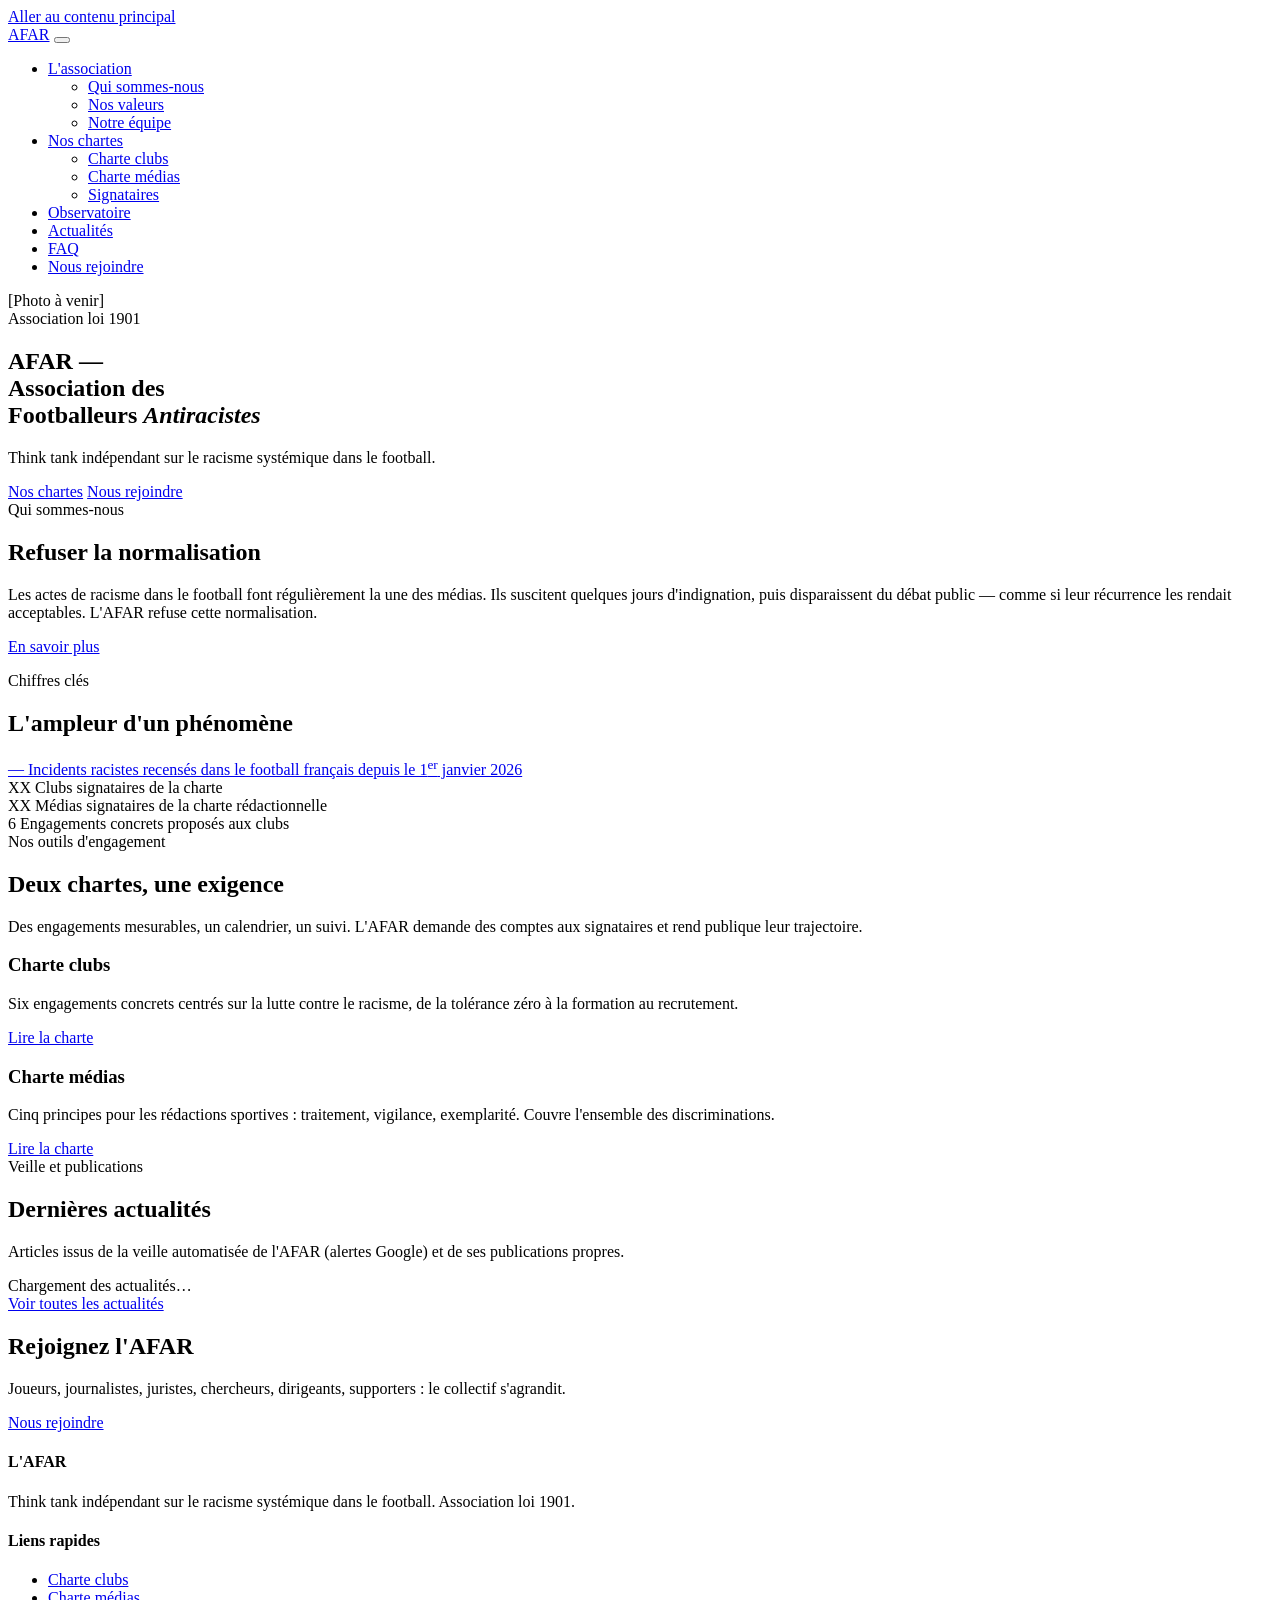
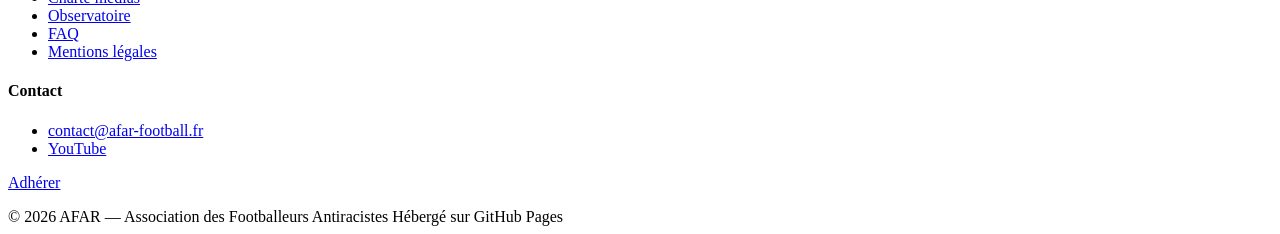
==== index.html @ 4f421d76 "Add files via upload" ====
<!DOCTYPE html>
<html lang="fr">
<head>
  <meta charset="UTF-8">
  <meta name="viewport" content="width=device-width, initial-scale=1.0">
  <title>AFAR — Association des Footballeurs Antiracistes</title>
  <meta name="description" content="Think tank indépendant sur le racisme systémique dans le football. L'AFAR documente, interpelle et propose des outils d'engagement pour les clubs et les médias.">

  <!-- Open Graph -->
  <meta property="og:title" content="AFAR — Association des Footballeurs Antiracistes">
  <meta property="og:description" content="Think tank indépendant sur le racisme systémique dans le football.">
  <meta property="og:type" content="website">
  <meta property="og:locale" content="fr_FR">

  <!-- Google Fonts -->
  <link rel="preconnect" href="https://fonts.googleapis.com">
  <link rel="preconnect" href="https://fonts.gstatic.com" crossorigin>
  <link href="https://fonts.googleapis.com/css2?family=Barlow+Condensed:wght@600;700;800;900&family=Source+Serif+4:ital,wght@0,300;0,400;0,600;1,300;1,400&display=swap" rel="stylesheet">

  <link rel="stylesheet" href="css/style.css">
  <link rel="stylesheet" href="css/responsive.css">
</head>
<body>
<a class="sr-skip" href="#main">Aller au contenu principal</a>

<header class="site-header">
  <div class="site-header__inner">
    <a href="index.html" class="site-logo" aria-label="AFAR — retour à l'accueil">AFAR</a>
    <button class="burger" aria-label="Ouvrir le menu" aria-expanded="false" aria-controls="main-nav">
      <span></span><span></span><span></span>
    </button>
    <nav class="main-nav" id="main-nav" aria-label="Navigation principale">
      <ul>
        <li class="has-submenu">
          <a href="qui-sommes-nous.html">L'association</a>
          <ul class="submenu">
            <li><a href="qui-sommes-nous.html">Qui sommes-nous</a></li>
            <li><a href="nos-valeurs.html">Nos valeurs</a></li>
            <li><a href="notre-equipe.html">Notre équipe</a></li>
          </ul>
        </li>
        <li class="has-submenu">
          <a href="charte-clubs.html">Nos chartes</a>
          <ul class="submenu">
            <li><a href="charte-clubs.html">Charte clubs</a></li>
            <li><a href="charte-medias.html">Charte médias</a></li>
            <li><a href="signataires.html">Signataires</a></li>
          </ul>
        </li>
        <li><a href="observatoire.html">Observatoire</a></li>
        <li><a href="actualites.html">Actualités</a></li>
        <li><a href="faq.html">FAQ</a></li>
        <li><a href="contact.html" class="btn-nav-cta">Nous rejoindre</a></li>
      </ul>
    </nav>
  </div>
</header>

<main id="main">

  <!-- HERO -->
  <section class="hero" aria-label="Introduction">
    <div class="hero-img-placeholder" aria-hidden="true">[Photo à venir]</div>
    <div class="container">
      <span class="hero-label">Association loi 1901</span>
      <h1>AFAR —<br>Association des<br>Footballeurs <em>Antiracistes</em></h1>
      <p class="hero-subtitle">Think tank indépendant sur le racisme systémique dans le football.</p>
      <div class="hero-actions">
        <a href="charte-clubs.html" class="btn btn--accent">Nos chartes</a>
        <a href="contact.html" class="btn btn--outline">Nous rejoindre</a>
      </div>
    </div>
  </section>

  <!-- QUI SOMMES-NOUS (résumé) -->
  <section class="section">
    <div class="container">
      <div class="section__header fade-in">
        <span class="eyebrow">Qui sommes-nous</span>
        <h2>Refuser la normalisation</h2>
      </div>
      <div class="prose fade-in">
        <p>Les actes de racisme dans le football font régulièrement la une des médias. Ils suscitent quelques jours d'indignation, puis disparaissent du débat public — comme si leur récurrence les rendait acceptables. L'AFAR refuse cette normalisation.</p>
        <p><a href="qui-sommes-nous.html" class="btn btn--outline btn--sm">En savoir plus</a></p>
      </div>
    </div>
  </section>

  <!-- CHIFFRES CLÉS -->
  <section class="section" style="padding-top: 0;">
    <div class="container">
      <div class="section__header fade-in">
        <span class="eyebrow">Chiffres clés</span>
        <h2>L'ampleur d'un phénomène</h2>
      </div>
      <div class="stats fade-in">
        <a class="stat" href="actualites.html#veille-mediatique">
          <span class="stat__number" data-compteur>—</span>
          <span class="stat__label">Incidents racistes recensés dans le football français depuis le 1<sup>er</sup> janvier 2026</span>
        </a>
        <div class="stat">
          <span class="stat__number">XX</span>
          <span class="stat__label">Clubs signataires de la charte</span>
        </div>
        <div class="stat">
          <span class="stat__number">XX</span>
          <span class="stat__label">Médias signataires de la charte rédactionnelle</span>
        </div>
        <div class="stat">
          <span class="stat__number">6</span>
          <span class="stat__label">Engagements concrets proposés aux clubs</span>
        </div>
      </div>
    </div>
  </section>

  <!-- NOS CHARTES -->
  <section class="section" style="background: var(--color-bg-alt);">
    <div class="container">
      <div class="section__header fade-in">
        <span class="eyebrow">Nos outils d'engagement</span>
        <h2>Deux chartes, une exigence</h2>
        <p>Des engagements mesurables, un calendrier, un suivi. L'AFAR demande des comptes aux signataires et rend publique leur trajectoire.</p>
      </div>
      <div class="charte-duo fade-in">
        <article class="charte-block">
          <h3>Charte clubs</h3>
          <p>Six engagements concrets centrés sur la lutte contre le racisme, de la tolérance zéro à la formation au recrutement.</p>
          <a href="charte-clubs.html" class="btn btn--accent">Lire la charte</a>
        </article>
        <article class="charte-block">
          <h3>Charte médias</h3>
          <p>Cinq principes pour les rédactions sportives : traitement, vigilance, exemplarité. Couvre l'ensemble des discriminations.</p>
          <a href="charte-medias.html" class="btn btn--accent">Lire la charte</a>
        </article>
      </div>
    </div>
  </section>

  <!-- DERNIÈRES ACTUALITÉS -->
  <section class="section">
    <div class="container">
      <div class="section__header fade-in">
        <span class="eyebrow">Veille et publications</span>
        <h2>Dernières actualités</h2>
        <p>Articles issus de la veille automatisée de l'AFAR (alertes Google) et de ses publications propres.</p>
      </div>
      <div class="cards fade-in" id="home-feed">
        <div class="feed-state">Chargement des actualités…</div>
      </div>
      <p style="margin-top: var(--space-3);"><a href="actualites.html" class="btn btn--outline btn--sm">Voir toutes les actualités</a></p>
    </div>
  </section>

</main>

<!-- BANNIÈRE CTA -->
<section class="cta-banner">
  <div class="container">
    <h2>Rejoignez l'AFAR</h2>
    <p>Joueurs, journalistes, juristes, chercheurs, dirigeants, supporters : le collectif s'agrandit.</p>
    <a href="contact.html" class="btn">Nous rejoindre</a>
  </div>
</section>

<!-- FOOTER -->
<footer class="site-footer">
  <div class="container">
    <div class="footer-grid">
      <div>
        <h4>L'AFAR</h4>
        <p>Think tank indépendant sur le racisme systémique dans le football. Association loi 1901.</p>
      </div>
      <div>
        <h4>Liens rapides</h4>
        <ul>
          <li><a href="charte-clubs.html">Charte clubs</a></li>
          <li><a href="charte-medias.html">Charte médias</a></li>
          <li><a href="observatoire.html">Observatoire</a></li>
          <li><a href="faq.html">FAQ</a></li>
          <li><a href="mentions-legales.html">Mentions légales</a></li>
        </ul>
      </div>
      <div>
        <h4>Contact</h4>
        <ul>
          <li><a href="mailto:contact@afar-football.fr">contact@afar-football.fr</a></li>
          <li><a href="https://youtube.com/@AFAR-Football" target="_blank" rel="noopener">YouTube</a></li>
        </ul>
        <p style="margin-top: 1rem;"><a href="contact.html" class="btn btn--sm btn--accent">Adhérer</a></p>
      </div>
    </div>
    <div class="footer-bottom">
      <span>© 2026 AFAR — Association des Footballeurs Antiracistes</span>
      <span>Hébergé sur GitHub Pages</span>
    </div>
  </div>
</footer>

<script src="js/main.js"></script>
</body>
</html>
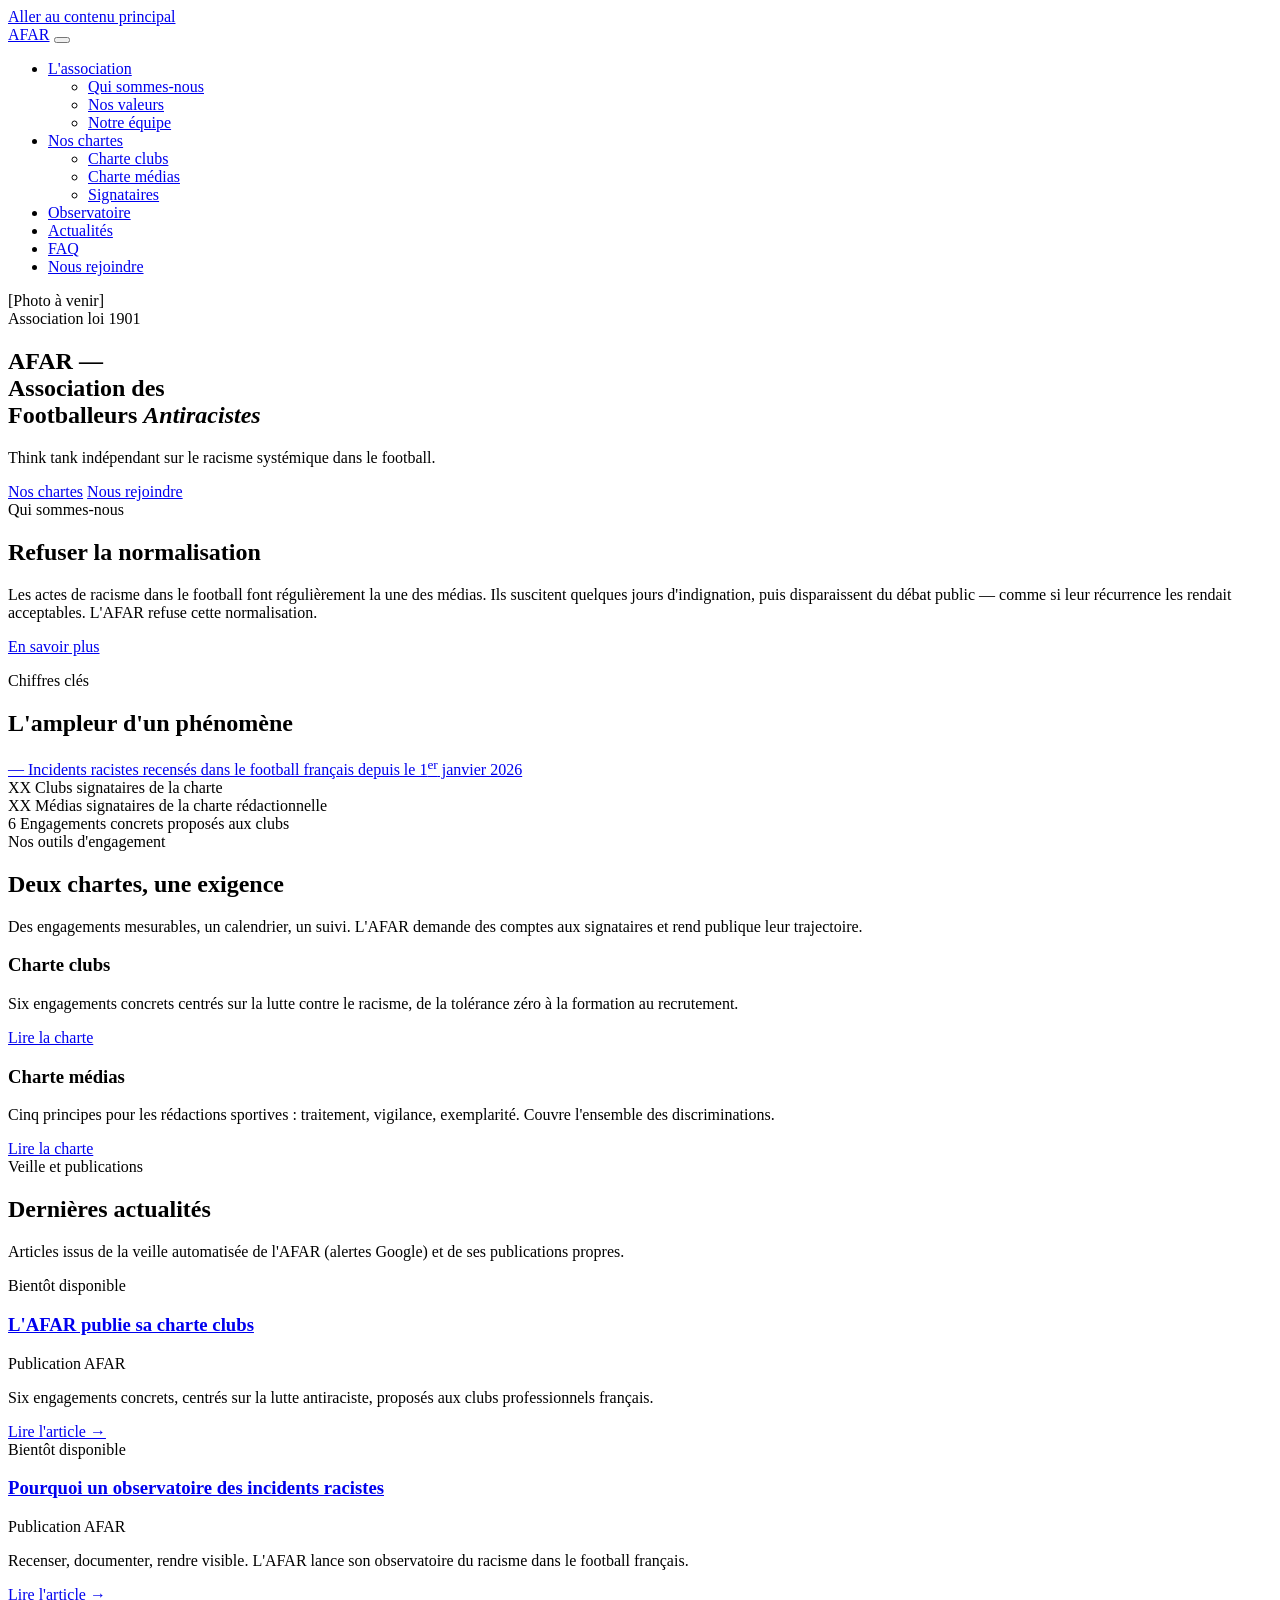
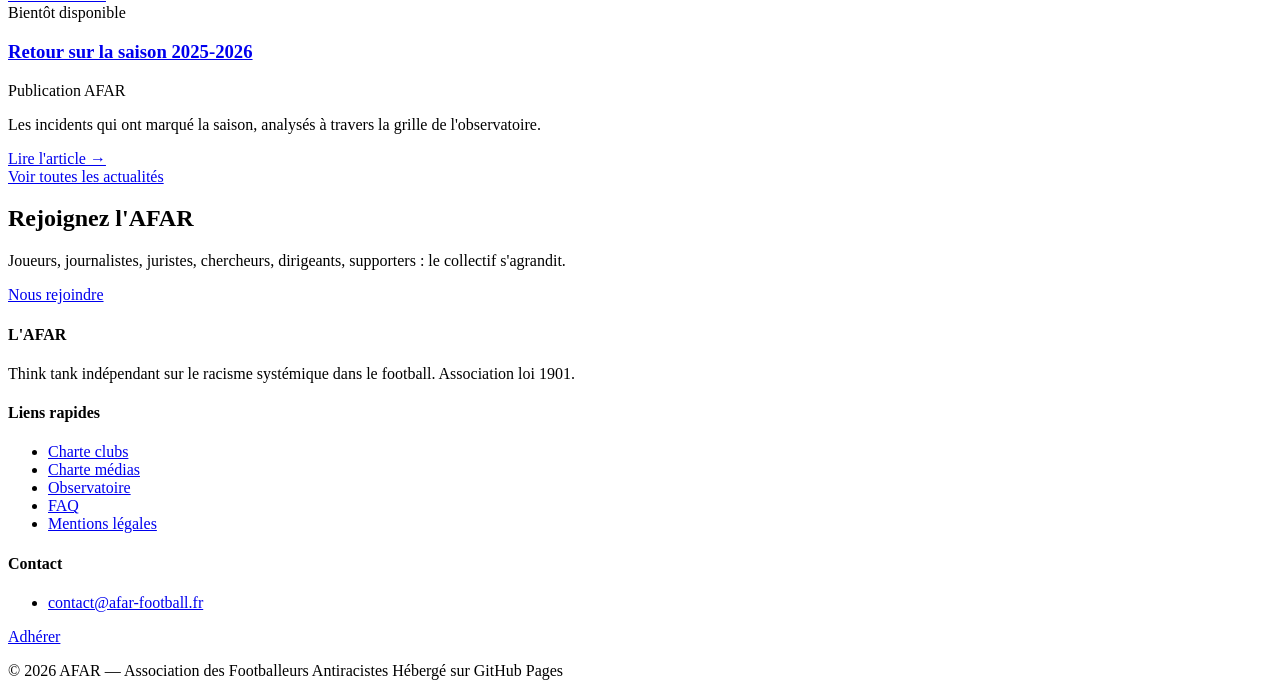
==== commit 13b41968: "Add files via upload" ====
--- a/index.html
+++ b/index.html
@@ -146,7 +146,28 @@
         <p>Articles issus de la veille automatisée de l'AFAR (alertes Google) et de ses publications propres.</p>
       </div>
       <div class="cards fade-in" id="home-feed">
-        <div class="feed-state">Chargement des actualités…</div>
+        <!-- Rempli par JS — affiche des placeholders en attendant les flux RSS -->
+        <article class="card">
+          <time>Bientôt disponible</time>
+          <h3><a href="actualites.html">L'AFAR publie sa charte clubs</a></h3>
+          <p class="source">Publication AFAR</p>
+          <p class="extrait">Six engagements concrets, centrés sur la lutte antiraciste, proposés aux clubs professionnels français.</p>
+          <a class="lire-suite" href="actualites.html">Lire l'article →</a>
+        </article>
+        <article class="card">
+          <time>Bientôt disponible</time>
+          <h3><a href="actualites.html">Pourquoi un observatoire des incidents racistes</a></h3>
+          <p class="source">Publication AFAR</p>
+          <p class="extrait">Recenser, documenter, rendre visible. L'AFAR lance son observatoire du racisme dans le football français.</p>
+          <a class="lire-suite" href="actualites.html">Lire l'article →</a>
+        </article>
+        <article class="card">
+          <time>Bientôt disponible</time>
+          <h3><a href="actualites.html">Retour sur la saison 2025-2026</a></h3>
+          <p class="source">Publication AFAR</p>
+          <p class="extrait">Les incidents qui ont marqué la saison, analysés à travers la grille de l'observatoire.</p>
+          <a class="lire-suite" href="actualites.html">Lire l'article →</a>
+        </article>
       </div>
       <p style="margin-top: var(--space-3);"><a href="actualites.html" class="btn btn--outline btn--sm">Voir toutes les actualités</a></p>
     </div>
@@ -185,7 +206,6 @@
         <h4>Contact</h4>
         <ul>
           <li><a href="mailto:contact@afar-football.fr">contact@afar-football.fr</a></li>
-          <li><a href="https://youtube.com/@AFAR-Football" target="_blank" rel="noopener">YouTube</a></li>
         </ul>
         <p style="margin-top: 1rem;"><a href="contact.html" class="btn btn--sm btn--accent">Adhérer</a></p>
       </div>
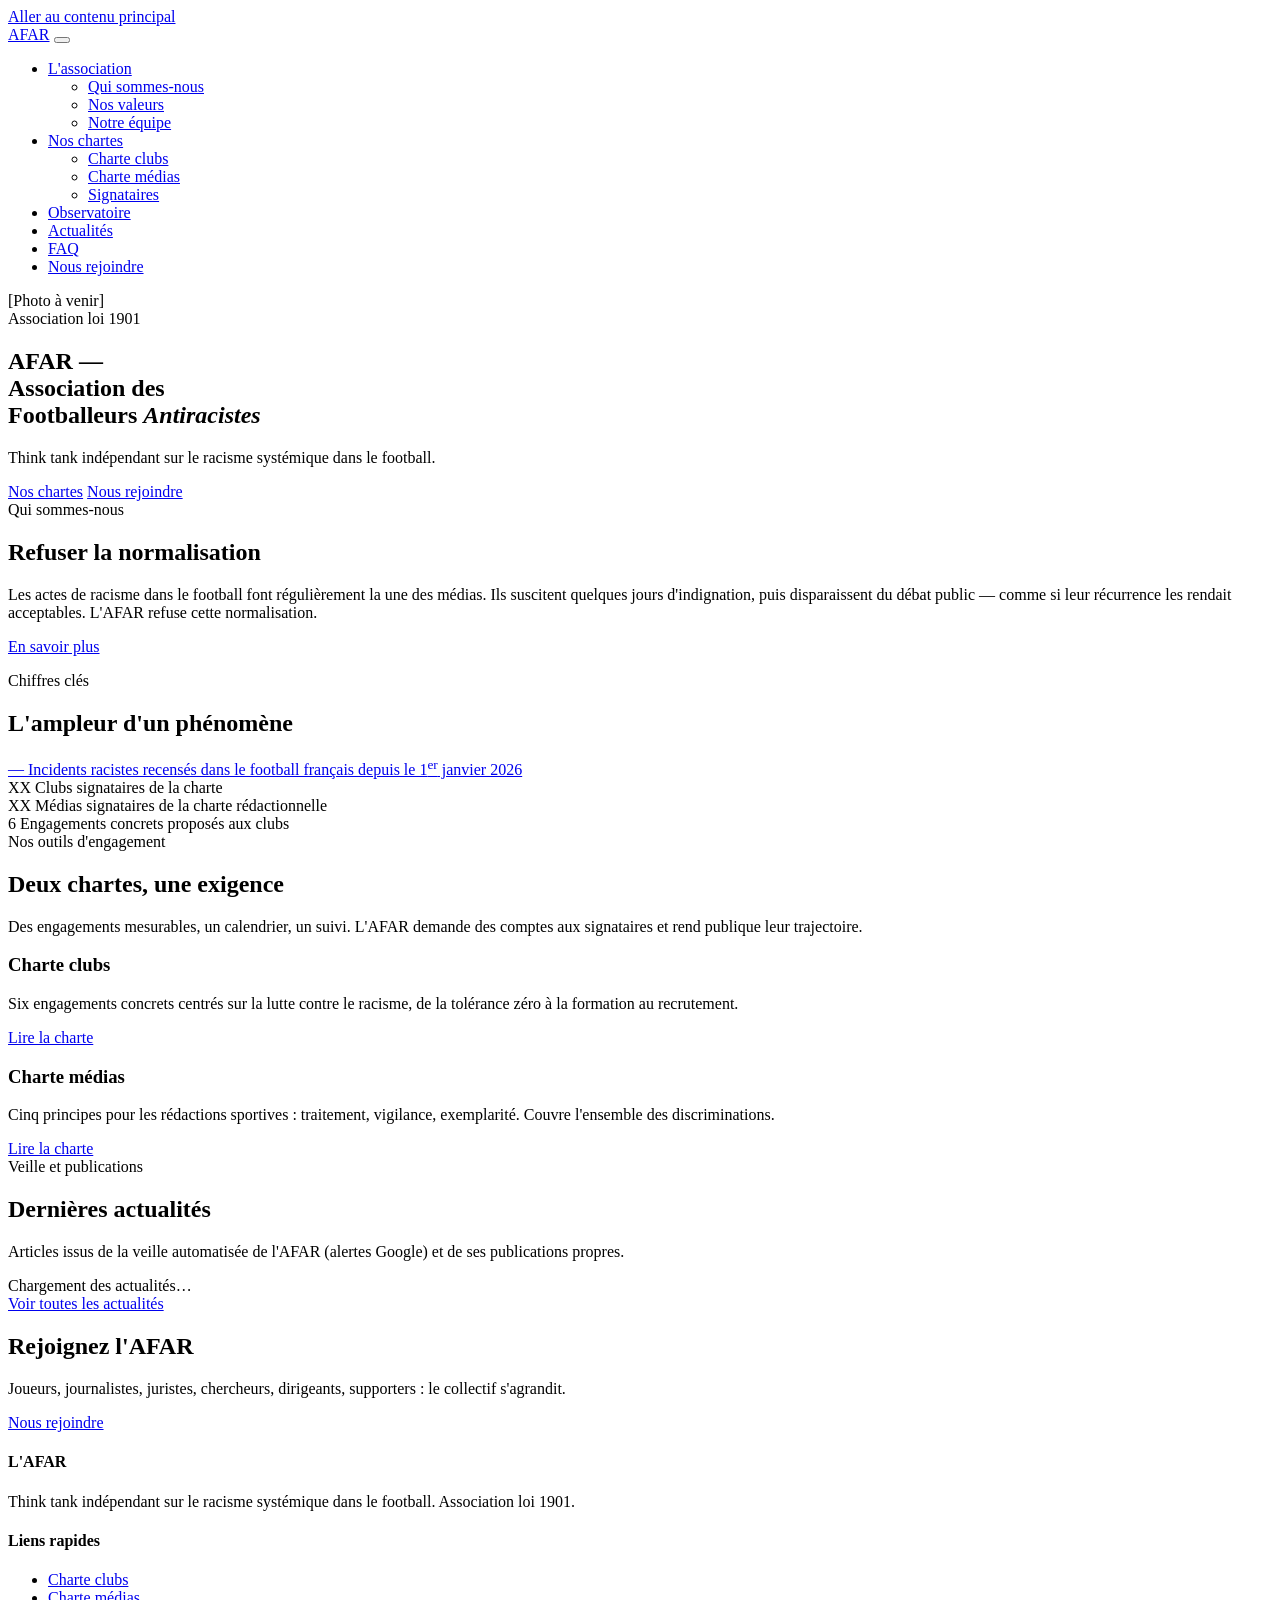
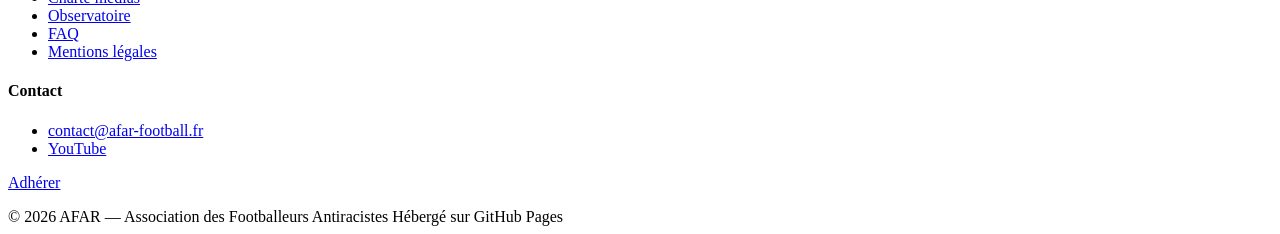
==== commit 47e18a7c: "Add files via upload" ====
--- a/index.html
+++ b/index.html
@@ -4,13 +4,24 @@
   <meta charset="UTF-8">
   <meta name="viewport" content="width=device-width, initial-scale=1.0">
   <title>AFAR — Association des Footballeurs Antiracistes</title>
-  <meta name="description" content="Think tank indépendant sur le racisme systémique dans le football. L'AFAR documente, interpelle et propose des outils d'engagement pour les clubs et les médias.">
-
-  <!-- Open Graph -->
+  <meta name="description" content="AFAR, association indépendante de lutte contre le racisme dans le football français. Insultes racistes, cris de singe, discriminations : nous documentons, interpellons les instances et accompagnons les victimes. Inspiré des combats de Vinicius, Lukaku et tant d'autres joueurs ciblés.">
+  <meta name="keywords" content="racisme football, antiracisme, antiraciste, AFAR, Association Footballeurs Antiracistes, insultes racistes, discriminations football, Vinicius, Lukaku, cris de singe, racisme dans le football français, lutte contre le racisme sport, observatoire racisme football">
+  <meta name="author" content="AFAR — Association des Footballeurs Antiracistes">
+  <meta name="robots" content="index, follow">
+  <link rel="canonical" href="https://afar-football.fr/">
+
   <meta property="og:title" content="AFAR — Association des Footballeurs Antiracistes">
-  <meta property="og:description" content="Think tank indépendant sur le racisme systémique dans le football.">
+  <meta property="og:description" content="AFAR, association indépendante de lutte contre le racisme dans le football français. Insultes racistes, cris de singe, discriminations : nous documentons, interpellons les instances et accompagnons les victimes. Inspiré des combats de Vinicius, Lukaku et tant d'autres joueurs ciblés.">
   <meta property="og:type" content="website">
   <meta property="og:locale" content="fr_FR">
+  <meta property="og:url" content="https://afar-football.fr/">
+  <meta property="og:site_name" content="AFAR — Association des Footballeurs Antiracistes">
+  <meta property="og:image" content="https://afar-football.fr/img/og-default.jpg">
+
+  <meta name="twitter:card" content="summary_large_image">
+  <meta name="twitter:title" content="AFAR — Association des Footballeurs Antiracistes">
+  <meta name="twitter:description" content="AFAR, association indépendante de lutte contre le racisme dans le football français. Insultes racistes, cris de singe, discriminations : nous documentons, interpellons les instances et accompagnons les victimes. Inspiré des combats de Vinicius, Lukaku et tant d'autres joueurs ciblés.">
+  <meta name="twitter:image" content="https://afar-football.fr/img/og-default.jpg">
 
   <!-- Google Fonts -->
   <link rel="preconnect" href="https://fonts.googleapis.com">
@@ -19,6 +30,52 @@
 
   <link rel="stylesheet" href="css/style.css">
   <link rel="stylesheet" href="css/responsive.css">
+  <script type="application/ld+json">
+  {
+    "@context": "https://schema.org",
+    "@type": "Organization",
+    "name": "AFAR — Association des Footballeurs Antiracistes",
+    "alternateName": "AFAR",
+    "url": "https://afar-football.fr/",
+    "logo": "https://afar-football.fr/img/logo.png",
+    "description": "Association indépendante française de lutte contre le racisme et toutes les formes de discrimination dans le football professionnel.",
+    "foundingDate": "2025",
+    "areaServed": {
+      "@type": "Country",
+      "name": "France"
+    },
+    "knowsAbout": [
+      "racisme dans le football",
+      "lutte contre les discriminations",
+      "antiracisme",
+      "football professionnel français",
+      "insultes racistes",
+      "discriminations dans le sport"
+    ],
+    "contactPoint": {
+      "@type": "ContactPoint",
+      "email": "contact@afar-football.fr",
+      "contactType": "general"
+    },
+    "sameAs": [
+      "https://youtube.com/@AFAR-Football"
+    ]
+  }
+  </script>
+  <script type="application/ld+json">
+  {
+    "@context": "https://schema.org",
+    "@type": "WebSite",
+    "name": "AFAR — Association des Footballeurs Antiracistes",
+    "url": "https://afar-football.fr/",
+    "inLanguage": "fr-FR",
+    "publisher": {
+      "@type": "Organization",
+      "name": "AFAR — Association des Footballeurs Antiracistes"
+    }
+  }
+  </script>
+
 </head>
 <body>
 <a class="sr-skip" href="#main">Aller au contenu principal</a>
@@ -146,28 +203,7 @@
         <p>Articles issus de la veille automatisée de l'AFAR (alertes Google) et de ses publications propres.</p>
       </div>
       <div class="cards fade-in" id="home-feed">
-        <!-- Rempli par JS — affiche des placeholders en attendant les flux RSS -->
-        <article class="card">
-          <time>Bientôt disponible</time>
-          <h3><a href="actualites.html">L'AFAR publie sa charte clubs</a></h3>
-          <p class="source">Publication AFAR</p>
-          <p class="extrait">Six engagements concrets, centrés sur la lutte antiraciste, proposés aux clubs professionnels français.</p>
-          <a class="lire-suite" href="actualites.html">Lire l'article →</a>
-        </article>
-        <article class="card">
-          <time>Bientôt disponible</time>
-          <h3><a href="actualites.html">Pourquoi un observatoire des incidents racistes</a></h3>
-          <p class="source">Publication AFAR</p>
-          <p class="extrait">Recenser, documenter, rendre visible. L'AFAR lance son observatoire du racisme dans le football français.</p>
-          <a class="lire-suite" href="actualites.html">Lire l'article →</a>
-        </article>
-        <article class="card">
-          <time>Bientôt disponible</time>
-          <h3><a href="actualites.html">Retour sur la saison 2025-2026</a></h3>
-          <p class="source">Publication AFAR</p>
-          <p class="extrait">Les incidents qui ont marqué la saison, analysés à travers la grille de l'observatoire.</p>
-          <a class="lire-suite" href="actualites.html">Lire l'article →</a>
-        </article>
+        <div class="feed-state">Chargement des actualités…</div>
       </div>
       <p style="margin-top: var(--space-3);"><a href="actualites.html" class="btn btn--outline btn--sm">Voir toutes les actualités</a></p>
     </div>
@@ -206,6 +242,7 @@
         <h4>Contact</h4>
         <ul>
           <li><a href="mailto:contact@afar-football.fr">contact@afar-football.fr</a></li>
+          <li><a href="https://youtube.com/@AFAR-Football" target="_blank" rel="noopener">YouTube</a></li>
         </ul>
         <p style="margin-top: 1rem;"><a href="contact.html" class="btn btn--sm btn--accent">Adhérer</a></p>
       </div>
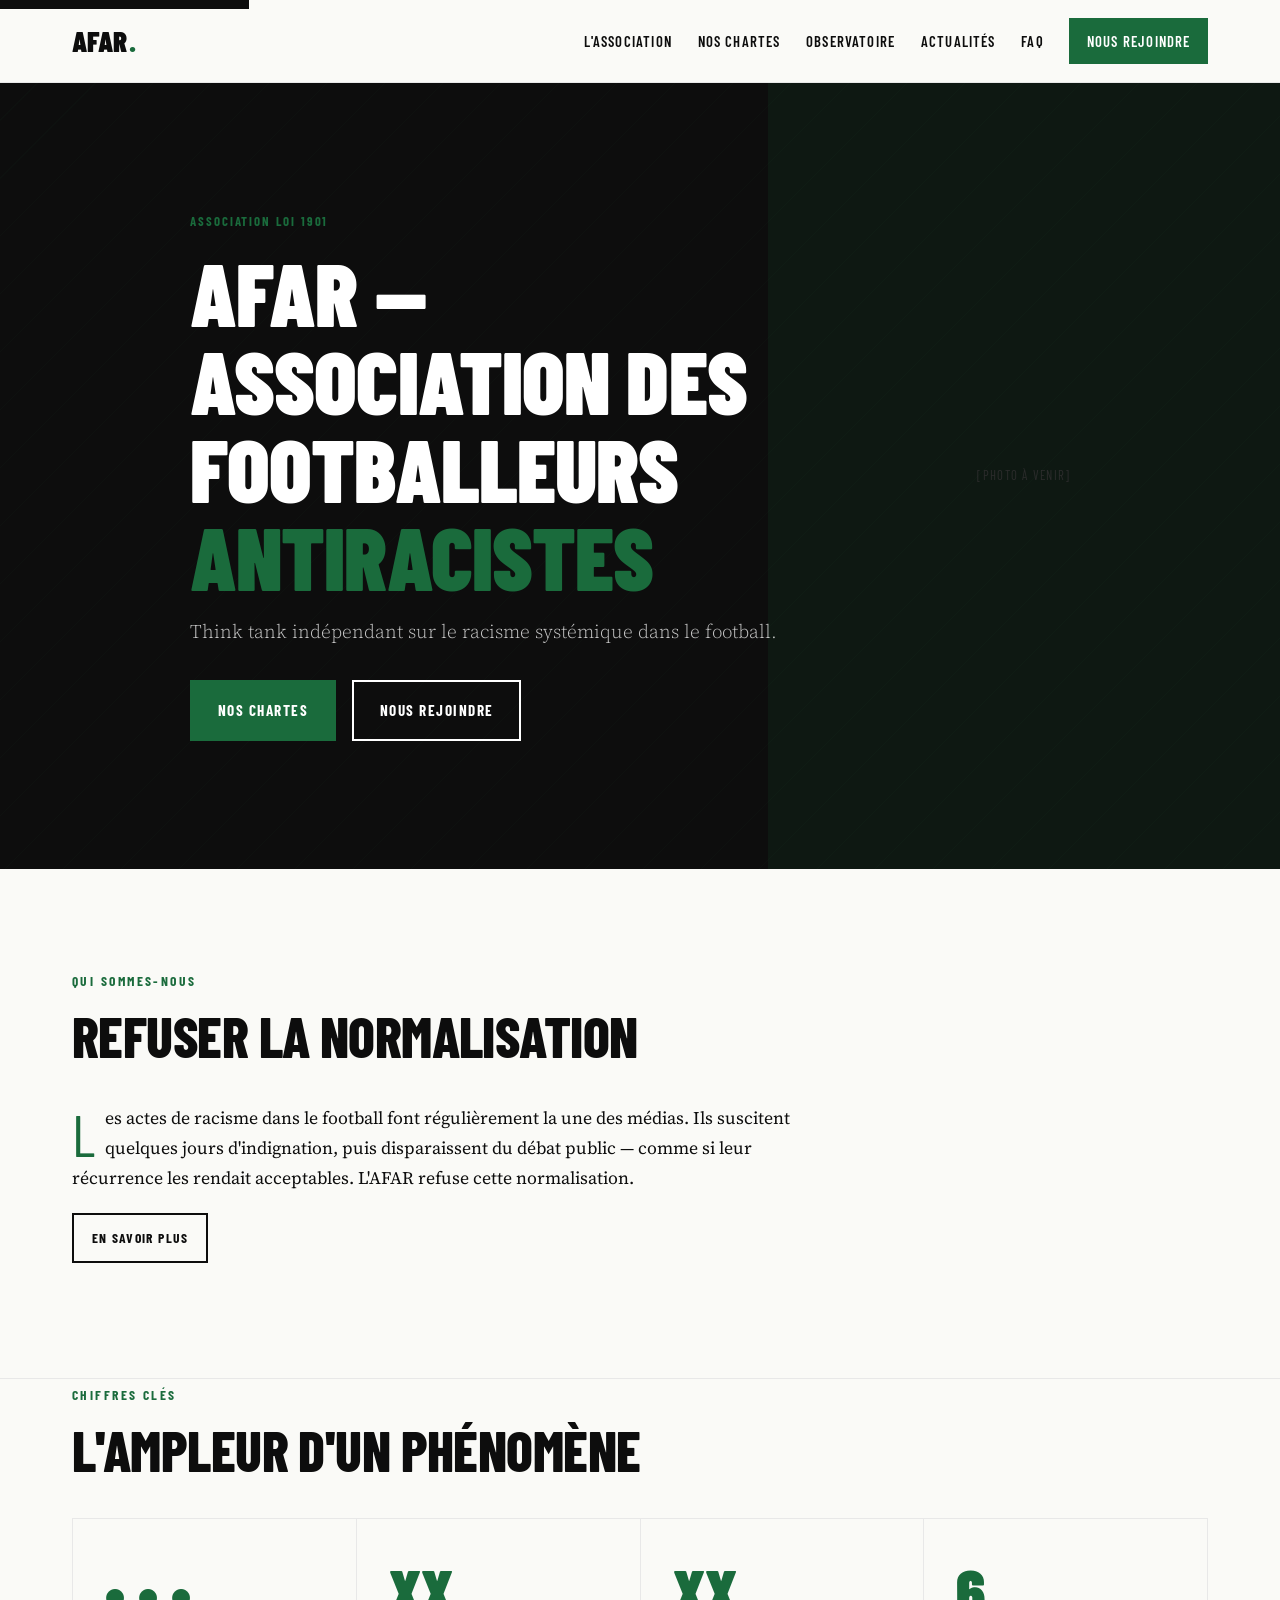
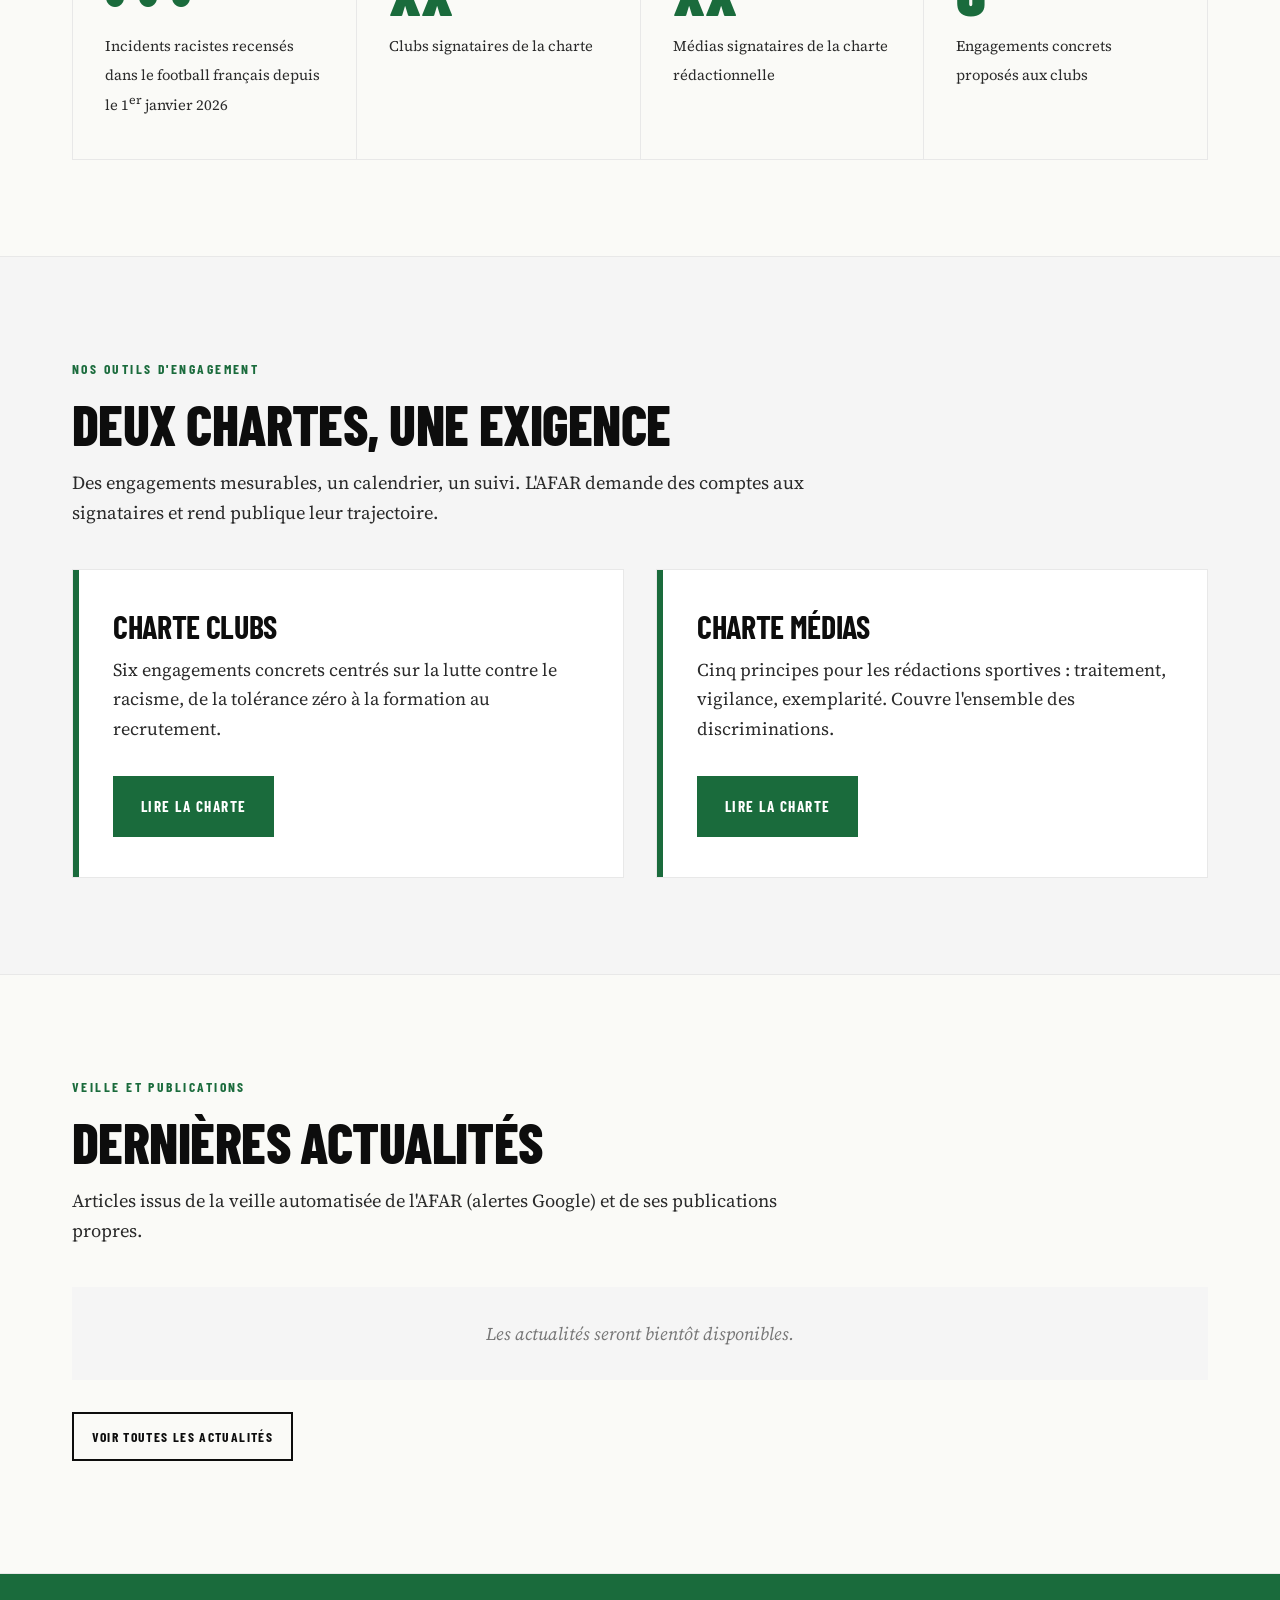
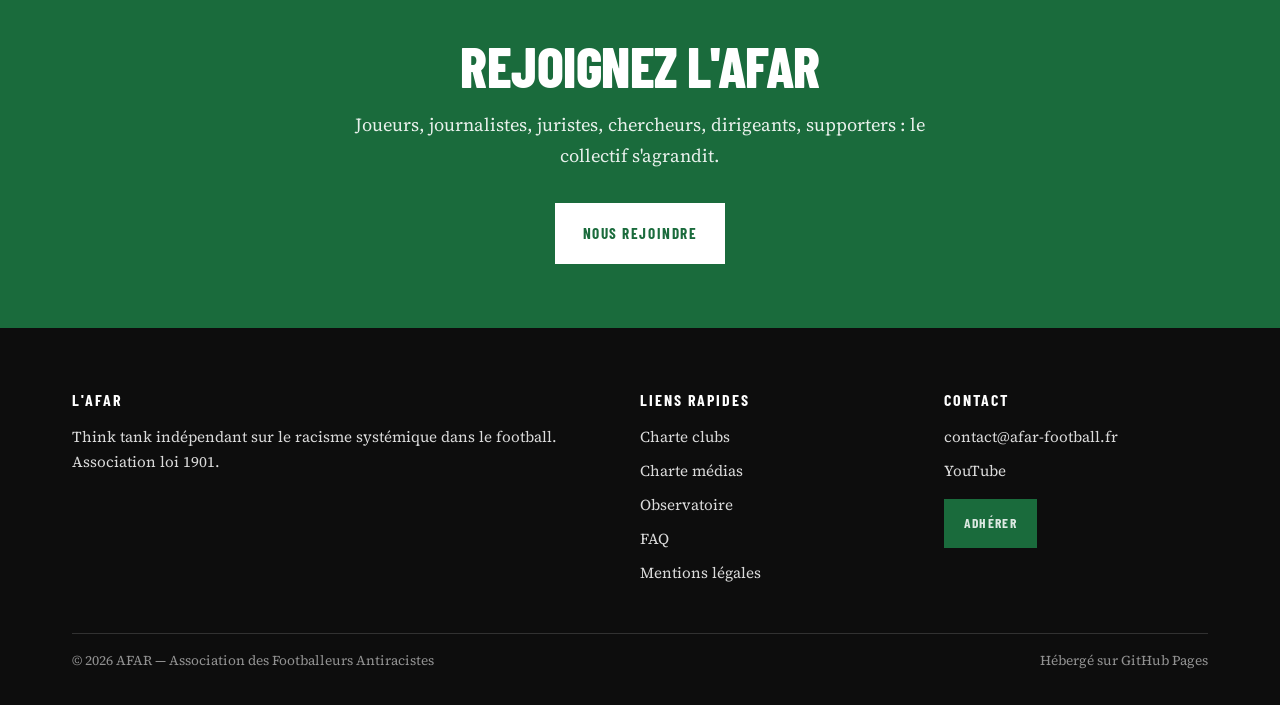
==== commit baed419d: "Add files via upload" ====
--- a/index.html
+++ b/index.html
@@ -28,8 +28,1126 @@
   <link rel="preconnect" href="https://fonts.gstatic.com" crossorigin>
   <link href="https://fonts.googleapis.com/css2?family=Barlow+Condensed:wght@600;700;800;900&family=Source+Serif+4:ital,wght@0,300;0,400;0,600;1,300;1,400&display=swap" rel="stylesheet">
 
-  <link rel="stylesheet" href="css/style.css">
-  <link rel="stylesheet" href="css/responsive.css">
+  <style>
+/* =========================================================
+   AFAR — Association des Footballeurs Antiracistes
+   Feuille de style principale
+   ========================================================= */
+
+/* --- Variables globales --- */
+:root {
+  /* Couleurs */
+  --color-bg: #fafaf7;
+  --color-bg-alt: #f5f5f5;
+  --color-ink: #0d0d0d;
+  --color-ink-soft: #2a2a2a;
+  --color-muted: #767676;
+  --color-line: #e8e8e8;
+  --color-accent: #1a6b3c;          /* vert gazon profond — valeur v1 exacte */
+  --color-accent-dark: #0f4526;
+  --color-accent-light: #e8f5ee;
+  --color-white: #ffffff;
+
+  /* Typographies — alignées sur la v1 */
+  --font-display: "Barlow Condensed", sans-serif;
+  --font-serif: "Source Serif 4", Georgia, serif;
+  --font-mono: "JetBrains Mono", ui-monospace, SFMono-Regular, monospace;
+
+  /* Échelles */
+  --max-width: 1200px;
+  --max-width-read: 760px;
+  --space-1: 0.5rem;
+  --space-2: 1rem;
+  --space-3: 2rem;
+  --space-4: 2.5rem;
+  --space-5: 4rem;
+  --space-6: 6rem;
+  --space-7: 8rem;
+
+  /* Divers */
+  --transition-fast: 160ms ease;
+  --transition: 260ms cubic-bezier(.2,.7,.2,1);
+  --radius-sm: 2px;
+  --radius: 4px;
+}
+
+/* --- Reset doux --- */
+*, *::before, *::after { box-sizing: border-box; }
+html { scroll-behavior: smooth; -webkit-text-size-adjust: 100%; }
+body {
+  margin: 0;
+  background: var(--color-bg);
+  color: var(--color-ink);
+  font-family: var(--font-serif);
+  font-size: 18px;
+  line-height: 1.65;
+  font-weight: 400;
+  -webkit-font-smoothing: antialiased;
+  text-rendering: optimizeLegibility;
+}
+img, svg { display: block; max-width: 100%; height: auto; }
+a { color: inherit; text-decoration: none; transition: color var(--transition-fast); }
+a:hover { color: var(--color-accent); }
+button { font: inherit; cursor: pointer; border: 0; background: none; color: inherit; }
+ul, ol { padding-left: 1.2em; }
+hr { border: 0; border-top: 1px solid var(--color-line); margin: var(--space-4) 0; }
+main { display: block; }
+
+/* --- Titres — réglages v1 exacts --- */
+h1, h2, h3, h4 {
+  font-family: var(--font-display);
+  font-weight: 900;
+  letter-spacing: -0.01em;
+  line-height: 1;
+  margin: 0 0 var(--space-2) 0;
+  text-transform: uppercase;
+}
+h1 { font-size: clamp(2.8rem, 7vw, 5.5rem); font-weight: 900; }
+h2 { font-size: clamp(2rem, 5vw, 3.5rem); font-weight: 800; }
+h3 { font-size: clamp(1.4rem, 3vw, 2rem); font-weight: 700; }
+h4 { font-size: 1.2rem; letter-spacing: 0.05em; font-weight: 700; }
+
+p { margin: 0 0 var(--space-2) 0; }
+p + p { margin-top: 0; }
+
+.eyebrow {
+  font-family: var(--font-display);
+  font-weight: 700;
+  text-transform: uppercase;
+  letter-spacing: 0.18em;
+  font-size: 0.85rem;
+  color: var(--color-accent);
+  margin-bottom: var(--space-2);
+  display: inline-block;
+}
+
+/* --- Container --- */
+.container {
+  max-width: var(--max-width);
+  margin: 0 auto;
+  padding: 0 var(--space-3);
+}
+.container--narrow {
+  max-width: var(--max-width-read);
+  margin: 0 auto;
+  padding: 0 var(--space-3);
+}
+
+/* =========================================================
+   HEADER / NAVIGATION
+   ========================================================= */
+.site-header {
+  position: sticky;
+  top: 0;
+  z-index: 100;
+  background: var(--color-bg);
+  border-bottom: 1px solid var(--color-line);
+}
+.site-header__inner {
+  display: flex;
+  align-items: center;
+  justify-content: space-between;
+  max-width: var(--max-width);
+  margin: 0 auto;
+  padding: 1.1rem var(--space-3);
+}
+.site-logo {
+  font-family: var(--font-display);
+  font-weight: 900;
+  font-size: 1.8rem;
+  letter-spacing: 0.005em;
+  color: var(--color-ink);
+  text-transform: uppercase;
+  line-height: 1;
+}
+.site-logo::after {
+  content: ".";
+  color: var(--color-accent);
+  margin-left: 1px;
+}
+.site-logo:hover { color: var(--color-ink); }
+
+.main-nav { display: flex; align-items: center; gap: 1.6rem; }
+.main-nav > ul {
+  list-style: none;
+  display: flex;
+  gap: 1.6rem;
+  padding: 0;
+  margin: 0;
+  align-items: center;
+}
+.main-nav a {
+  font-family: var(--font-display);
+  font-weight: 600;
+  text-transform: uppercase;
+  font-size: 0.92rem;
+  letter-spacing: 0.08em;
+  color: var(--color-ink);
+  padding: 0.5rem 0;
+  position: relative;
+}
+.main-nav a:hover { color: var(--color-accent); }
+.main-nav .has-submenu { position: relative; }
+.main-nav .submenu {
+  display: none;
+  position: absolute;
+  top: 100%;
+  left: 0;
+  background: var(--color-white);
+  border: 1px solid var(--color-line);
+  min-width: 240px;
+  padding: 0.6rem 0;
+  list-style: none;
+  margin: 0;
+  box-shadow: 0 12px 32px rgba(0,0,0,.08);
+}
+.main-nav .has-submenu:hover .submenu,
+.main-nav .has-submenu:focus-within .submenu { display: block; }
+.main-nav .submenu li { display: block; }
+.main-nav .submenu a {
+  display: block;
+  padding: 0.65rem 1.1rem;
+  font-size: 0.82rem;
+  letter-spacing: 0.06em;
+}
+.main-nav .submenu a:hover { background: var(--color-accent-light); color: var(--color-accent-dark); }
+
+.btn-nav-cta {
+  display: inline-block;
+  background: var(--color-accent);
+  color: var(--color-white) !important;
+  padding: 0.7rem 1.1rem !important;
+  font-family: var(--font-display);
+  font-weight: 700;
+  text-transform: uppercase;
+  letter-spacing: 0.08em;
+  font-size: 0.88rem;
+  transition: background var(--transition-fast);
+}
+.btn-nav-cta:hover { background: var(--color-accent-dark); color: var(--color-white) !important; }
+
+/* Burger mobile */
+.burger {
+  display: none;
+  width: 42px;
+  height: 42px;
+  border: 1px solid var(--color-ink);
+  align-items: center;
+  justify-content: center;
+  flex-direction: column;
+  gap: 4px;
+  background: transparent;
+}
+.burger span {
+  display: block;
+  width: 20px;
+  height: 2px;
+  background: var(--color-ink);
+  transition: transform var(--transition), opacity var(--transition);
+}
+.burger.is-open span:nth-child(1) { transform: translateY(6px) rotate(45deg); }
+.burger.is-open span:nth-child(2) { opacity: 0; }
+.burger.is-open span:nth-child(3) { transform: translateY(-6px) rotate(-45deg); }
+
+/* =========================================================
+   BOUTONS
+   ========================================================= */
+.btn {
+  display: inline-block;
+  padding: 1rem 1.6rem;
+  font-family: var(--font-display);
+  font-weight: 700;
+  text-transform: uppercase;
+  letter-spacing: 0.1em;
+  font-size: 0.95rem;
+  border: 2px solid var(--color-ink);
+  background: var(--color-ink);
+  color: var(--color-white);
+  transition: all var(--transition);
+  cursor: pointer;
+}
+.btn:hover { background: var(--color-accent); border-color: var(--color-accent); color: var(--color-white); }
+.btn--outline { background: transparent; color: var(--color-ink); }
+.btn--outline:hover { background: var(--color-ink); color: var(--color-white); }
+.btn--accent { background: var(--color-accent); border-color: var(--color-accent); }
+.btn--accent:hover { background: var(--color-accent-dark); border-color: var(--color-accent-dark); color: var(--color-white); }
+.btn--sm { padding: 0.7rem 1.1rem; font-size: 0.85rem; }
+
+/* =========================================================
+   HERO — copie pixel-pour-pixel de la v1
+   ========================================================= */
+.hero {
+  background: var(--color-ink);
+  color: var(--color-white);
+  padding: var(--space-7) 0;
+  position: relative;
+  overflow: hidden;
+  min-height: 80vh;
+  display: flex;
+  align-items: center;
+}
+
+.hero::before {
+  content: '';
+  position: absolute;
+  inset: 0;
+  background: repeating-linear-gradient(
+    -45deg,
+    transparent,
+    transparent 40px,
+    rgba(26, 107, 60, 0.04) 40px,
+    rgba(26, 107, 60, 0.04) 41px
+  );
+}
+
+.hero .container {
+  position: relative;
+  z-index: 2;
+}
+
+.hero-label {
+  font-family: var(--font-display);
+  font-size: 0.8rem;
+  font-weight: 700;
+  letter-spacing: 0.15em;
+  text-transform: uppercase;
+  color: var(--color-accent);
+  margin-bottom: var(--space-2);
+  display: block;
+}
+
+.hero h1 {
+  color: var(--color-white);
+  margin-bottom: var(--space-2);
+  max-width: 900px;
+}
+
+.hero h1 em {
+  font-style: normal;
+  color: var(--color-accent);
+}
+
+.hero-subtitle {
+  font-size: 1.2rem;
+  font-weight: 300;
+  color: rgba(255, 255, 255, 0.75);
+  max-width: 600px;
+  margin-bottom: var(--space-3);
+  font-family: var(--font-serif);
+}
+
+.hero-actions {
+  display: flex;
+  gap: 1rem;
+  flex-wrap: wrap;
+}
+
+.hero-img-placeholder {
+  position: absolute;
+  right: 0;
+  top: 0;
+  bottom: 0;
+  width: 40%;
+  background: var(--color-accent);
+  opacity: 0.12;
+  display: flex;
+  align-items: center;
+  justify-content: center;
+  font-family: var(--font-display);
+  font-size: 0.8rem;
+  letter-spacing: 0.1em;
+  text-transform: uppercase;
+  color: var(--color-white);
+}
+
+/* Boutons adaptés au fond sombre du hero */
+.hero .btn--accent {
+  background: var(--color-accent);
+  border-color: var(--color-accent);
+  color: var(--color-white);
+}
+.hero .btn--accent:hover {
+  background: var(--color-accent-dark);
+  border-color: var(--color-accent-dark);
+}
+.hero .btn--outline {
+  background: transparent;
+  color: var(--color-white);
+  border-color: var(--color-white);
+}
+.hero .btn--outline:hover {
+  background: var(--color-white);
+  color: var(--color-ink);
+  border-color: var(--color-white);
+}
+/* =========================================================
+   SECTIONS GÉNÉRIQUES
+   ========================================================= */
+.section {
+  padding: var(--space-6) 0;
+  border-bottom: 1px solid var(--color-line);
+}
+.section--dark {
+  background: var(--color-ink);
+  color: var(--color-white);
+}
+.section--dark h1, .section--dark h2, .section--dark h3 { color: var(--color-white); }
+.section__header {
+  max-width: var(--max-width-read);
+  margin-bottom: var(--space-4);
+}
+.section__header p {
+  font-size: 1.15rem;
+  color: var(--color-ink-soft);
+}
+
+/* Lead paragraph */
+.lead {
+  font-size: 1.35rem;
+  line-height: 1.5;
+  color: var(--color-ink);
+  margin-bottom: var(--space-3);
+}
+
+/* Prose text column */
+.prose { max-width: var(--max-width-read); }
+.prose p { font-size: 1.1rem; line-height: 1.7; margin-bottom: 1.2rem; }
+.prose p:first-of-type::first-letter {
+  font-family: var(--font-display);
+  font-size: 3.6rem;
+  float: left;
+  line-height: 0.9;
+  padding: 0.3rem 0.6rem 0 0;
+  color: var(--color-accent);
+}
+
+/* =========================================================
+   CHIFFRES CLÉS
+   ========================================================= */
+.stats {
+  display: grid;
+  grid-template-columns: repeat(4, 1fr);
+  gap: 0;
+  border-top: 1px solid var(--color-line);
+  border-left: 1px solid var(--color-line);
+  margin-top: var(--space-3);
+}
+.stat {
+  border-right: 1px solid var(--color-line);
+  border-bottom: 1px solid var(--color-line);
+  padding: var(--space-4) var(--space-3);
+  transition: background var(--transition);
+}
+.stat[role="link"]:hover, .stat a:hover { background: var(--color-accent-light); }
+.stat__number {
+  font-family: var(--font-display);
+  font-weight: 900;
+  font-size: clamp(2.8rem, 5vw, 4.2rem);
+  line-height: 1;
+  color: var(--color-accent);
+  display: block;
+  margin-bottom: 0.4rem;
+}
+.stat__label {
+  font-size: 0.92rem;
+  color: var(--color-ink-soft);
+  line-height: 1.4;
+}
+
+/* =========================================================
+   CARTES
+   ========================================================= */
+.cards {
+  display: grid;
+  grid-template-columns: repeat(3, 1fr);
+  gap: var(--space-3);
+}
+.card {
+  background: var(--color-white);
+  border: 1px solid var(--color-line);
+  padding: var(--space-3);
+  transition: transform var(--transition), border-color var(--transition);
+}
+.card:hover {
+  transform: translateY(-3px);
+  border-color: var(--color-accent);
+}
+.card time {
+  font-family: var(--font-display);
+  font-weight: 700;
+  font-size: 0.82rem;
+  letter-spacing: 0.1em;
+  color: var(--color-muted);
+  text-transform: uppercase;
+  display: block;
+  margin-bottom: 0.5rem;
+}
+.card h3 { margin-bottom: 0.6rem; }
+.card h3 a:hover { color: var(--color-accent); }
+.card .source {
+  font-size: 0.82rem;
+  color: var(--color-muted);
+  font-style: italic;
+  margin-bottom: 0.6rem;
+}
+.card .extrait {
+  font-size: 0.98rem;
+  color: var(--color-ink-soft);
+  margin-bottom: var(--space-2);
+}
+.card .lire-suite {
+  font-family: var(--font-display);
+  font-weight: 700;
+  text-transform: uppercase;
+  letter-spacing: 0.08em;
+  font-size: 0.85rem;
+  color: var(--color-accent);
+}
+
+/* Deux blocs charte */
+.charte-duo {
+  display: grid;
+  grid-template-columns: 1fr 1fr;
+  gap: var(--space-3);
+}
+.charte-block {
+  padding: var(--space-4);
+  background: var(--color-white);
+  border: 1px solid var(--color-line);
+  position: relative;
+  overflow: hidden;
+}
+.charte-block::before {
+  content: "";
+  position: absolute;
+  top: 0; left: 0;
+  width: 6px; height: 100%;
+  background: var(--color-accent);
+}
+.charte-block h3 { margin-bottom: 0.8rem; }
+.charte-block p { margin-bottom: var(--space-3); color: var(--color-ink-soft); }
+
+/* =========================================================
+   BANNIÈRE CTA
+   ========================================================= */
+.cta-banner {
+  background: var(--color-accent);
+  color: var(--color-white);
+  padding: var(--space-5) 0;
+  text-align: center;
+}
+.cta-banner h2 { color: var(--color-white); margin-bottom: var(--space-2); }
+.cta-banner p { font-size: 1.15rem; margin-bottom: var(--space-3); opacity: 0.9; max-width: 600px; margin-left: auto; margin-right: auto; }
+.cta-banner .btn {
+  background: var(--color-white);
+  color: var(--color-accent);
+  border-color: var(--color-white);
+}
+.cta-banner .btn:hover {
+  background: var(--color-ink);
+  color: var(--color-white);
+  border-color: var(--color-ink);
+}
+
+/* =========================================================
+   VALEURS / BLOCS ÉDITORIAUX
+   ========================================================= */
+.valeurs-grid {
+  display: grid;
+  grid-template-columns: repeat(2, 1fr);
+  gap: 0;
+  border-top: 1px solid var(--color-line);
+  border-left: 1px solid var(--color-line);
+}
+.valeur {
+  border-right: 1px solid var(--color-line);
+  border-bottom: 1px solid var(--color-line);
+  padding: var(--space-4) var(--space-3);
+}
+.valeur__num {
+  font-family: var(--font-display);
+  font-weight: 700;
+  color: var(--color-accent);
+  font-size: 1rem;
+  letter-spacing: 0.14em;
+  display: block;
+  margin-bottom: 0.6rem;
+}
+.valeur h3 { margin-bottom: 1rem; }
+.valeur p { color: var(--color-ink-soft); font-size: 1.02rem; }
+
+/* =========================================================
+   CHARTE — ENGAGEMENTS
+   ========================================================= */
+.engagements { margin-top: var(--space-4); }
+.engagement {
+  display: grid;
+  grid-template-columns: 110px 1fr;
+  gap: var(--space-3);
+  padding: var(--space-4) 0;
+  border-top: 1px solid var(--color-line);
+}
+.engagement:last-child { border-bottom: 1px solid var(--color-line); }
+.engagement__num {
+  font-family: var(--font-display);
+  font-weight: 900;
+  font-size: clamp(3rem, 6vw, 5rem);
+  line-height: 0.9;
+  color: var(--color-accent);
+}
+.engagement h3 { margin-bottom: var(--space-2); }
+.engagement ul { padding-left: 1.1em; margin: var(--space-2) 0 0; }
+.engagement li { margin-bottom: 0.5rem; color: var(--color-ink-soft); }
+.engagement p { color: var(--color-ink-soft); }
+
+/* Préambule encadré */
+.preambule {
+  background: var(--color-bg-alt);
+  padding: var(--space-4);
+  border-left: 4px solid var(--color-accent);
+  margin: var(--space-4) 0;
+  font-size: 1.05rem;
+}
+
+/* =========================================================
+   ÉQUIPE — GRILLE DE PROFILS (anonymisée)
+   ========================================================= */
+.profils-grid {
+  display: grid;
+  grid-template-columns: repeat(4, 1fr);
+  gap: 0;
+  border-top: 1px solid var(--color-line);
+  border-left: 1px solid var(--color-line);
+  margin-top: var(--space-4);
+}
+.profil {
+  border-right: 1px solid var(--color-line);
+  border-bottom: 1px solid var(--color-line);
+  padding: var(--space-3);
+  min-height: 220px;
+  display: flex;
+  flex-direction: column;
+  justify-content: space-between;
+  transition: background var(--transition);
+}
+.profil:hover { background: var(--color-accent-light); }
+.profil__num {
+  font-family: var(--font-display);
+  font-weight: 600;
+  font-size: 0.85rem;
+  color: var(--color-muted);
+  letter-spacing: 0.14em;
+}
+.profil h3 {
+  font-size: 1.3rem;
+  margin: var(--space-2) 0;
+  line-height: 1.05;
+}
+.profil p { font-size: 0.95rem; color: var(--color-ink-soft); margin: 0; }
+
+/* =========================================================
+   OBSERVATOIRE — COMPTEUR, COMITÉ, SOUTIENS
+   ========================================================= */
+.compteur {
+  background: var(--color-ink);
+  color: var(--color-white);
+  padding: var(--space-5) var(--space-4);
+  text-align: center;
+  cursor: pointer;
+  transition: background var(--transition);
+  display: block;
+}
+.compteur:hover { background: var(--color-accent-dark); color: var(--color-white); }
+.compteur__chiffre {
+  font-family: var(--font-display);
+  font-weight: 900;
+  font-size: clamp(5rem, 14vw, 12rem);
+  line-height: 0.9;
+  color: var(--color-accent);
+  display: block;
+  margin-bottom: 1rem;
+}
+.compteur__chiffre.is-placeholder {
+  /* Quand le compteur est vide, on dégrade gracieusement en gardant l'emplacement
+     mais sans afficher un trait fin perdu dans le bloc noir. */
+  font-size: clamp(2.5rem, 6vw, 4rem);
+  letter-spacing: 0.4em;
+  color: var(--color-muted);
+  text-indent: 0.4em; /* compensation du letter-spacing pour rester centré */
+}
+.compteur__label {
+  font-family: var(--font-display);
+  font-weight: 700;
+  text-transform: uppercase;
+  letter-spacing: 0.12em;
+  font-size: 1rem;
+  max-width: 640px;
+  margin: 0 auto;
+  line-height: 1.4;
+}
+.compteur__note {
+  font-family: var(--font-serif);
+  font-size: 0.85rem;
+  text-transform: none;
+  letter-spacing: 0;
+  color: var(--color-muted);
+  margin-top: var(--space-2);
+  font-style: italic;
+}
+
+.duo-grid {
+  display: grid;
+  grid-template-columns: 1fr 1fr;
+  gap: var(--space-5);
+}
+.logo-grid {
+  display: grid;
+  grid-template-columns: repeat(4, 1fr);
+  gap: var(--space-2);
+  margin-top: var(--space-3);
+}
+.logo-placeholder {
+  aspect-ratio: 3 / 2;
+  border: 1px dashed var(--color-line);
+  display: flex;
+  align-items: center;
+  justify-content: center;
+  font-size: 0.78rem;
+  color: var(--color-muted);
+  letter-spacing: 0.06em;
+  text-transform: uppercase;
+  font-family: var(--font-display);
+  font-weight: 600;
+  background: var(--color-white);
+}
+
+/* Citations de soutien */
+.citations-grid {
+  display: grid;
+  grid-template-columns: repeat(3, 1fr);
+  gap: var(--space-3);
+  margin-top: var(--space-3);
+}
+.citation {
+  padding: var(--space-3);
+  background: var(--color-bg-alt);
+  border-left: 4px solid var(--color-accent);
+}
+.citation blockquote {
+  margin: 0 0 var(--space-2) 0;
+  font-family: var(--font-serif);
+  font-size: 1.15rem;
+  font-style: italic;
+  line-height: 1.45;
+  color: var(--color-ink);
+}
+.citation blockquote::before { content: "« "; color: var(--color-accent); }
+.citation blockquote::after { content: " »"; color: var(--color-accent); }
+.citation cite {
+  font-family: var(--font-display);
+  font-weight: 700;
+  font-style: normal;
+  text-transform: uppercase;
+  letter-spacing: 0.1em;
+  font-size: 0.82rem;
+  color: var(--color-muted);
+}
+
+/* Événements */
+.evenements-grid {
+  display: grid;
+  grid-template-columns: 1fr 1fr;
+  gap: var(--space-5);
+  margin-top: var(--space-3);
+}
+.evenement-col h3 { margin-bottom: var(--space-3); border-bottom: 2px solid var(--color-accent); padding-bottom: 0.5rem; }
+.evenement {
+  padding: var(--space-2) 0;
+  border-bottom: 1px solid var(--color-line);
+}
+.evenement time {
+  font-family: var(--font-display);
+  font-weight: 700;
+  text-transform: uppercase;
+  letter-spacing: 0.1em;
+  font-size: 0.85rem;
+  color: var(--color-accent);
+  display: block;
+  margin-bottom: 0.3rem;
+}
+.evenement h4 { text-transform: none; font-family: var(--font-serif); font-weight: 600; font-size: 1.05rem; margin-bottom: 0.3rem; }
+.evenement p { font-size: 0.92rem; color: var(--color-ink-soft); margin: 0; }
+
+/* =========================================================
+   FORMULAIRES
+   ========================================================= */
+.form {
+  max-width: var(--max-width-read);
+  margin: 0;
+}
+.form__row { margin-bottom: var(--space-2); }
+.form__row--duo { display: grid; grid-template-columns: 1fr 1fr; gap: var(--space-2); margin-bottom: var(--space-2); }
+.form label {
+  display: block;
+  font-family: var(--font-display);
+  font-weight: 600;
+  text-transform: uppercase;
+  letter-spacing: 0.08em;
+  font-size: 0.82rem;
+  margin-bottom: 0.4rem;
+  color: var(--color-ink);
+}
+.form input[type="text"],
+.form input[type="email"],
+.form input[type="date"],
+.form select,
+.form textarea {
+  width: 100%;
+  padding: 0.85rem 1rem;
+  background: var(--color-white);
+  border: 1px solid var(--color-line);
+  font-family: var(--font-serif);
+  font-size: 1rem;
+  color: var(--color-ink);
+  transition: border-color var(--transition-fast);
+}
+.form input:focus, .form select:focus, .form textarea:focus {
+  outline: 2px solid var(--color-accent);
+  outline-offset: 1px;
+  border-color: var(--color-accent);
+}
+.form textarea { min-height: 140px; resize: vertical; }
+.form button[type="submit"] { margin-top: var(--space-2); }
+.form .note {
+  font-size: 0.88rem;
+  color: var(--color-muted);
+  font-style: italic;
+  border-left: 3px solid var(--color-accent);
+  padding-left: 1rem;
+  margin-bottom: var(--space-3);
+}
+.form .honeypot { display: none !important; }
+
+/* FAQ accordéon */
+.faq-list { max-width: var(--max-width-read); margin-top: var(--space-3); }
+.faq-item { border-top: 1px solid var(--color-ink); }
+.faq-item:last-child { border-bottom: 1px solid var(--color-ink); }
+.faq-question {
+  width: 100%;
+  text-align: left;
+  padding: var(--space-3) 0;
+  display: flex;
+  justify-content: space-between;
+  align-items: center;
+  gap: var(--space-2);
+  font-family: var(--font-display);
+  font-weight: 800;
+  text-transform: uppercase;
+  letter-spacing: 0.04em;
+  font-size: 1.1rem;
+  color: var(--color-ink);
+  transition: color var(--transition);
+}
+.faq-question:hover { color: var(--color-accent); }
+.faq-question .plus {
+  font-size: 1.6rem;
+  color: var(--color-accent);
+  transition: transform var(--transition);
+  flex-shrink: 0;
+}
+.faq-item.is-open .plus { transform: rotate(45deg); }
+.faq-answer {
+  max-height: 0;
+  overflow: hidden;
+  transition: max-height var(--transition);
+}
+.faq-answer__inner {
+  padding: 0 0 var(--space-3);
+  font-size: 1.05rem;
+  color: var(--color-ink-soft);
+  line-height: 1.65;
+}
+
+/* Bloc YouTube */
+.youtube-block {
+  background: var(--color-ink);
+  color: var(--color-white);
+  padding: var(--space-4);
+  display: flex;
+  justify-content: space-between;
+  align-items: center;
+  gap: var(--space-3);
+  margin-bottom: var(--space-5);
+  flex-wrap: wrap;
+}
+.youtube-block__text h3 { color: var(--color-white); margin-bottom: 0.4rem; }
+.youtube-block__text p { margin: 0; color: rgba(255,255,255,0.75); font-size: 1rem; }
+
+/* Loading / erreur flux */
+.feed-state {
+  padding: var(--space-3);
+  text-align: center;
+  color: var(--color-muted);
+  font-style: italic;
+  background: var(--color-bg-alt);
+  grid-column: 1 / -1;
+}
+
+/* =========================================================
+   FOOTER
+   ========================================================= */
+.site-footer {
+  background: var(--color-ink);
+  color: rgba(255,255,255,0.85);
+  padding: var(--space-5) 0 var(--space-3);
+  font-size: 0.95rem;
+}
+.site-footer a { color: rgba(255,255,255,0.85); }
+.site-footer a:hover { color: var(--color-accent); }
+.site-footer h4 {
+  color: var(--color-white);
+  margin-bottom: var(--space-2);
+  font-size: 1rem;
+  letter-spacing: 0.12em;
+}
+.footer-grid {
+  display: grid;
+  grid-template-columns: 2fr 1fr 1fr;
+  gap: var(--space-4);
+  margin-bottom: var(--space-4);
+}
+.footer-grid ul { list-style: none; padding: 0; margin: 0; }
+.footer-grid li { margin-bottom: 0.55rem; }
+.footer-bottom {
+  border-top: 1px solid rgba(255,255,255,0.15);
+  padding-top: var(--space-2);
+  display: flex;
+  justify-content: space-between;
+  align-items: center;
+  font-size: 0.85rem;
+  color: rgba(255,255,255,0.55);
+  flex-wrap: wrap;
+  gap: 0.5rem;
+}
+.social-links { display: flex; gap: 0.8rem; margin-top: var(--space-2); }
+.social-links a {
+  font-family: var(--font-display);
+  font-weight: 700;
+  text-transform: uppercase;
+  letter-spacing: 0.08em;
+  font-size: 0.82rem;
+  padding: 0.5rem 0.9rem;
+  border: 1px solid rgba(255,255,255,0.3);
+  transition: all var(--transition-fast);
+}
+.social-links a:hover { background: var(--color-accent); border-color: var(--color-accent); color: var(--color-white); }
+
+/* =========================================================
+   PAGE TITRE (header de page intérieure)
+   ========================================================= */
+.page-header {
+  padding: var(--space-6) 0 var(--space-4);
+  border-bottom: 1px solid var(--color-line);
+}
+.page-header__inner { max-width: var(--max-width-read); }
+.page-header h1 { margin-bottom: var(--space-2); }
+.page-header p.subtitle {
+  font-size: 1.25rem;
+  color: var(--color-ink-soft);
+  max-width: 640px;
+}
+
+/* Navigation de bas de page (fil d'Ariane interne) */
+.page-nav {
+  display: flex;
+  gap: var(--space-3);
+  padding: var(--space-3) 0;
+  font-family: var(--font-display);
+  font-weight: 600;
+  text-transform: uppercase;
+  letter-spacing: 0.08em;
+  font-size: 0.85rem;
+  border-top: 1px solid var(--color-line);
+  flex-wrap: wrap;
+}
+.page-nav a { color: var(--color-accent); }
+.page-nav a:hover { color: var(--color-ink); }
+
+/* =========================================================
+   FADE-IN SCROLL
+   ========================================================= */
+.fade-in {
+  opacity: 0;
+  transform: translateY(20px);
+  transition: opacity 600ms ease, transform 600ms ease;
+}
+.fade-in.is-visible {
+  opacity: 1;
+  transform: translateY(0);
+}
+
+/* =========================================================
+   UTILITAIRES
+   ========================================================= */
+.text-center { text-align: center; }
+.mb-0 { margin-bottom: 0 !important; }
+.mt-0 { margin-top: 0 !important; }
+.visually-hidden {
+  position: absolute;
+  width: 1px; height: 1px;
+  padding: 0; margin: -1px;
+  overflow: hidden; clip: rect(0,0,0,0);
+  white-space: nowrap; border: 0;
+}
+.sr-skip {
+  position: absolute;
+  top: -40px;
+  left: 0;
+  background: var(--color-ink);
+  color: var(--color-white);
+  padding: 0.6rem 1rem;
+  z-index: 200;
+  transition: top var(--transition);
+}
+.sr-skip:focus { top: 0; }
+
+
+/* === RESPONSIVE === */
+
+/* =========================================================
+   AFAR — Responsive
+   ========================================================= */
+
+/* ----- Tablette ----- */
+@media (max-width: 960px) {
+  body { font-size: 17px; }
+
+  .hero__grid { grid-template-columns: 1fr; gap: var(--space-4); }
+  .hero__placeholder { aspect-ratio: 16 / 9; }
+
+  .stats { grid-template-columns: repeat(2, 1fr); }
+  .cards { grid-template-columns: repeat(2, 1fr); }
+  .charte-duo { grid-template-columns: 1fr; }
+
+  .valeurs-grid { grid-template-columns: 1fr; }
+  .profils-grid { grid-template-columns: repeat(2, 1fr); }
+
+  .duo-grid { grid-template-columns: 1fr; gap: var(--space-4); }
+  .logo-grid { grid-template-columns: repeat(3, 1fr); }
+  .citations-grid { grid-template-columns: 1fr 1fr; }
+  .evenements-grid { grid-template-columns: 1fr; gap: var(--space-4); }
+
+  .footer-grid { grid-template-columns: 1fr 1fr; }
+
+  .engagement { grid-template-columns: 80px 1fr; gap: var(--space-2); }
+  .engagement__num { font-size: 3rem; }
+}
+
+/* ----- Mobile ----- */
+@media (max-width: 640px) {
+  :root {
+    --space-5: 3rem;
+    --space-6: 4rem;
+    --space-7: 5rem;
+  }
+  body { font-size: 16px; }
+
+  /* Navigation mobile */
+  .burger { display: flex; }
+  .main-nav {
+    position: fixed;
+    top: 63px;
+    left: 0; right: 0;
+    background: var(--color-bg);
+    border-top: 1px solid var(--color-line);
+    height: calc(100vh - 63px);
+    max-height: 0;
+    overflow: hidden;
+    transition: max-height var(--transition);
+    flex-direction: column;
+    align-items: stretch;
+    gap: 0;
+    padding: 0;
+  }
+  .main-nav.is-open {
+    max-height: calc(100vh - 63px);
+    overflow-y: auto;
+    padding: var(--space-2) 0;
+  }
+  .main-nav > ul {
+    flex-direction: column;
+    gap: 0;
+    width: 100%;
+  }
+  .main-nav > ul > li {
+    width: 100%;
+    border-bottom: 1px solid var(--color-line);
+  }
+  .main-nav a {
+    display: block;
+    padding: 1rem var(--space-3);
+    font-size: 1rem;
+  }
+  .main-nav .submenu {
+    display: block;
+    position: static;
+    background: var(--color-bg-alt);
+    border: 0;
+    box-shadow: none;
+    min-width: 0;
+    padding: 0;
+  }
+  .main-nav .submenu a {
+    padding: 0.75rem var(--space-3) 0.75rem var(--space-4);
+    font-size: 0.88rem;
+  }
+  .btn-nav-cta {
+    margin: var(--space-2) var(--space-3) !important;
+    display: block !important;
+    text-align: center;
+  }
+
+  .hero { padding: var(--space-5) 0 var(--space-4); }
+  .hero__ctas { flex-direction: column; align-items: stretch; }
+  .hero__ctas .btn { text-align: center; }
+
+  .stats { grid-template-columns: 1fr; }
+  .cards { grid-template-columns: 1fr; }
+  .profils-grid { grid-template-columns: 1fr; }
+  .logo-grid { grid-template-columns: repeat(2, 1fr); }
+  .citations-grid { grid-template-columns: 1fr; }
+
+  .footer-grid { grid-template-columns: 1fr; gap: var(--space-3); }
+  .footer-bottom { flex-direction: column; align-items: flex-start; }
+
+  .engagement { grid-template-columns: 60px 1fr; }
+  .engagement__num { font-size: 2.4rem; }
+
+  .section { padding: var(--space-5) 0; }
+  .prose p:first-of-type::first-letter { font-size: 2.8rem; }
+
+  .form__row--duo { grid-template-columns: 1fr; }
+
+  .youtube-block { flex-direction: column; align-items: flex-start; text-align: left; }
+}
+
+/* ----- Très petit écran ----- */
+@media (max-width: 400px) {
+  .container, .container--narrow { padding: 0 var(--space-2); }
+}
+
+/* ----- Préfère les animations réduites ----- */
+@media (prefers-reduced-motion: reduce) {
+  *, *::before, *::after {
+    animation-duration: 0.01ms !important;
+    animation-iteration-count: 1 !important;
+    transition-duration: 0.01ms !important;
+    scroll-behavior: auto !important;
+  }
+  .fade-in { opacity: 1; transform: none; }
+}
+
+  </style>
   <script type="application/ld+json">
   {
     "@context": "https://schema.org",
@@ -254,6 +1372,483 @@
   </div>
 </footer>
 
-<script src="js/main.js"></script>
+  <script>
+/* =========================================================
+   AFAR — Script principal
+   Navigation mobile, accordéon FAQ, animations scroll,
+   compteur observatoire, flux RSS Google Alerts.
+   ========================================================= */
+
+/* -----------------------------------------------------------
+   CONFIGURATION
+   ----------------------------------------------------------- */
+
+/* MODE COMPTEUR
+   - "auto" : le compteur est calculé à partir du flux RSS (recommandé)
+   - "manuel" : le compteur affiche la valeur ci-dessous (forcer si besoin)
+   - "off"   : affiche le placeholder "• • •" en attendant
+*/
+const AFAR_COMPTEUR_MODE = "auto";
+
+/* Valeur manuelle utilisée uniquement si AFAR_COMPTEUR_MODE === "manuel" */
+const AFAR_COMPTEUR_INCIDENTS = null;
+
+/* Date de départ du compteur (au format ISO).
+   Tout article publié AVANT cette date est ignoré. */
+const AFAR_COMPTEUR_DEPUIS = "2026-01-01";
+
+/* Flux RSS Google Alerts.
+   incidents : alerte « football AND France (racisme OR sexisme OR discrimination) »
+   mentions  : alerte sur le nom de l'AFAR — à créer si souhaité
+*/
+const AFAR_RSS_FEEDS = {
+  incidents: "https://www.google.fr/alerts/feeds/03171713444067796378/6197806483606134979",
+  mentions:  ""
+};
+
+/* Mots-clés pour filtrer les incidents racistes UNIQUEMENT
+   (le flux global capture aussi sexisme et discrimination, mais le compteur de la
+   page d'accueil et de l'observatoire ne compte QUE les actes racistes).
+   La vérification est faite dans le titre + le résumé. */
+const AFAR_MOTS_RACISME = [
+  "racis", "racial", "raciaux", "négrophob", "négritude",
+  "cri de singe", "cris de singe", "banane", "bananes",
+  "antiracis", "couleur de peau", "discrimination racial"
+];
+
+/* Proxy RSS → JSON (RSS2JSON — plan gratuit, 10 000 req/jour). */
+const RSS2JSON_ENDPOINT = "https://api.rss2json.com/v1/api.json?rss_url=";
+
+/* Clé API rss2json (optionnelle).
+   Si vous avez créé un compte gratuit sur https://rss2json.com,
+   collez votre clé ici pour des résultats plus stables (10 000 req/jour).
+   Sans clé, on bascule automatiquement sur le proxy de secours. */
+const RSS2JSON_KEY = "";
+
+/* Proxies CORS de fallback — testés dans l'ordre, le premier qui répond gagne. */
+const CORS_PROXIES = [
+  "https://api.allorigins.win/raw?url=",
+  "https://corsproxy.io/?",
+  "https://api.codetabs.com/v1/proxy?quest="
+];
+
+/* Cache client (TTL 30 min). */
+const RSS_CACHE_TTL = 30 * 60 * 1000;
+
+/* -----------------------------------------------------------
+   1. Navigation mobile (hamburger)
+   ----------------------------------------------------------- */
+function initNavMobile() {
+  const burger = document.querySelector(".burger");
+  const nav = document.querySelector(".main-nav");
+  if (!burger || !nav) return;
+
+  burger.addEventListener("click", () => {
+    const isOpen = nav.classList.toggle("is-open");
+    burger.classList.toggle("is-open", isOpen);
+    burger.setAttribute("aria-expanded", isOpen ? "true" : "false");
+  });
+
+  // Fermer la nav quand on clique sur un lien
+  nav.querySelectorAll("a").forEach(link => {
+    link.addEventListener("click", () => {
+      nav.classList.remove("is-open");
+      burger.classList.remove("is-open");
+      burger.setAttribute("aria-expanded", "false");
+    });
+  });
+}
+
+/* -----------------------------------------------------------
+   2. Accordéon FAQ
+   ----------------------------------------------------------- */
+function initFaq() {
+  const items = document.querySelectorAll(".faq-item");
+  items.forEach(item => {
+    const btn = item.querySelector(".faq-question");
+    const answer = item.querySelector(".faq-answer");
+    if (!btn || !answer) return;
+
+    btn.setAttribute("aria-expanded", "false");
+    btn.addEventListener("click", () => {
+      const isOpen = item.classList.toggle("is-open");
+      btn.setAttribute("aria-expanded", isOpen ? "true" : "false");
+      answer.style.maxHeight = isOpen ? answer.scrollHeight + "px" : "0";
+    });
+  });
+}
+
+/* -----------------------------------------------------------
+   3. Fade-in au scroll (IntersectionObserver)
+   ----------------------------------------------------------- */
+function initFadeIn() {
+  const nodes = document.querySelectorAll(".fade-in");
+  if (!("IntersectionObserver" in window) || nodes.length === 0) {
+    nodes.forEach(n => n.classList.add("is-visible"));
+    return;
+  }
+  const obs = new IntersectionObserver((entries) => {
+    entries.forEach(entry => {
+      if (entry.isIntersecting) {
+        entry.target.classList.add("is-visible");
+        obs.unobserve(entry.target);
+      }
+    });
+  }, { threshold: 0.12, rootMargin: "0px 0px -60px 0px" });
+  nodes.forEach(n => obs.observe(n));
+}
+
+/* -----------------------------------------------------------
+   4. Compteur incidents observatoire
+   ----------------------------------------------------------- */
+
+/* Affiche une valeur (numérique) ou le placeholder. */
+function afficherCompteur(valeur, noteText) {
+  const nodes = document.querySelectorAll("[data-compteur]");
+  const isPlaceholder = (valeur === null || valeur === undefined);
+  nodes.forEach(node => {
+    if (isPlaceholder) {
+      node.textContent = "• • •";
+      node.classList.add("is-placeholder");
+    } else {
+      node.textContent = new Intl.NumberFormat("fr-FR").format(valeur);
+      node.classList.remove("is-placeholder");
+    }
+  });
+
+  const notes = document.querySelectorAll("[data-compteur-note]");
+  notes.forEach(n => {
+    if (noteText) {
+      n.textContent = noteText;
+      n.style.display = "block";
+    } else {
+      n.style.display = "none";
+    }
+  });
+}
+
+/* Filtre : un article relève-t-il du racisme ? */
+function estIncidentRaciste(item) {
+  const haystack = ((item.title || "") + " " + (item.description || "")).toLowerCase();
+  return AFAR_MOTS_RACISME.some(kw => haystack.includes(kw.toLowerCase()));
+}
+
+/* Filtre : article publié depuis la date de départ ? */
+function estApresDateDepart(item) {
+  if (!item.pubDate) return false;
+  const d = new Date(item.pubDate);
+  if (isNaN(d)) return false;
+  return d >= new Date(AFAR_COMPTEUR_DEPUIS);
+}
+
+/* Dédoublonnage approximatif par similarité de titre (Jaccard sur les mots significatifs).
+   Deux articles dont les titres partagent ≥ 60 % de mots significatifs sont considérés
+   comme couvrant le même incident. */
+function motsSignificatifs(titre) {
+  const stopWords = new Set([
+    "le","la","les","un","une","des","du","de","d","l","et","ou","à","a","au","aux",
+    "en","dans","par","pour","sur","sous","vers","avec","sans","ce","cet","cette",
+    "ces","son","sa","ses","leur","leurs","mon","ma","mes","est","sont","être","été",
+    "qui","que","quoi","dont","où","ne","pas","plus","si","mais","car","donc","or",
+    "que","quel","quelle"
+  ]);
+  return new Set(
+    (titre || "").toLowerCase()
+      .replace(/[^\w\sàâäéèêëîïôöùûüÿç-]/g, " ")
+      .split(/\s+/)
+      .filter(w => w.length > 3 && !stopWords.has(w))
+  );
+}
+
+function tauxSimilarite(t1, t2) {
+  const s1 = motsSignificatifs(t1);
+  const s2 = motsSignificatifs(t2);
+  if (s1.size === 0 || s2.size === 0) return 0;
+  let inter = 0;
+  s1.forEach(w => { if (s2.has(w)) inter++; });
+  const union = s1.size + s2.size - inter;
+  return union === 0 ? 0 : inter / union;
+}
+
+function dedoublonnerIncidents(items) {
+  const result = [];
+  for (const item of items) {
+    const isDuplicate = result.some(kept => tauxSimilarite(item.title, kept.title) >= 0.6);
+    if (!isDuplicate) result.push(item);
+  }
+  return result;
+}
+
+/* Compteur — orchestration complète */
+async function initCompteur() {
+  const nodes = document.querySelectorAll("[data-compteur]");
+  if (nodes.length === 0) return;
+
+  // Mode off
+  if (AFAR_COMPTEUR_MODE === "off") {
+    afficherCompteur(null, "Compteur en cours d'initialisation.");
+    return;
+  }
+
+  // Mode manuel
+  if (AFAR_COMPTEUR_MODE === "manuel") {
+    afficherCompteur(AFAR_COMPTEUR_INCIDENTS, null);
+    return;
+  }
+
+  // Mode auto — pas de flux configuré : placeholder
+  if (!AFAR_RSS_FEEDS.incidents) {
+    afficherCompteur(null, "Compteur en cours d'initialisation.");
+    return;
+  }
+
+  // Affiche un état intermédiaire pendant le chargement
+  afficherCompteur(null, "Calcul en cours…");
+
+  try {
+    const items = await fetchFeed(AFAR_RSS_FEEDS.incidents);
+    const filtres = items
+      .filter(estApresDateDepart)
+      .filter(estIncidentRaciste);
+    const uniques = dedoublonnerIncidents(filtres);
+    const total = uniques.length;
+    const dateDepart = new Date(AFAR_COMPTEUR_DEPUIS).toLocaleDateString("fr-FR", {
+      day: "numeric", month: "long", year: "numeric"
+    });
+    afficherCompteur(total, `Estimation issue de la veille médiatique automatisée depuis le ${dateDepart}. Mise à jour en continu.`);
+  } catch (err) {
+    afficherCompteur(null, "Compteur indisponible — veille en cours d'actualisation.");
+  }
+}
+
+/* -----------------------------------------------------------
+   5. Flux RSS Google Alerts
+   ----------------------------------------------------------- */
+
+/* Cache via sessionStorage */
+function cacheGet(key) {
+  try {
+    const raw = sessionStorage.getItem(key);
+    if (!raw) return null;
+    const data = JSON.parse(raw);
+    if (Date.now() - data.timestamp > RSS_CACHE_TTL) return null;
+    return data.items;
+  } catch { return null; }
+}
+function cacheSet(key, items) {
+  try {
+    sessionStorage.setItem(key, JSON.stringify({ timestamp: Date.now(), items }));
+  } catch {}
+}
+
+/* Parsing d'un flux Atom/RSS au format XML brut (DOMParser natif).
+   Compatible avec les flux Google Alerts (Atom) et la plupart des flux RSS 2.0. */
+function parseFeedXml(xmlText) {
+  const parser = new DOMParser();
+  const doc = parser.parseFromString(xmlText, "application/xml");
+
+  // Erreur de parsing ?
+  if (doc.querySelector("parsererror")) return [];
+
+  // Format Atom (Google Alerts) — utilise <entry>
+  let entries = Array.from(doc.querySelectorAll("entry"));
+  if (entries.length > 0) {
+    return entries.map(entry => {
+      const titleEl = entry.querySelector("title");
+      const linkEl = entry.querySelector("link[href]");
+      const contentEl = entry.querySelector("content") || entry.querySelector("summary");
+      const pubEl = entry.querySelector("published") || entry.querySelector("updated");
+      const link = linkEl ? linkEl.getAttribute("href") : "#";
+      // Google Alerts encapsule l'URL réelle dans un paramètre "url=" du redirect
+      let realLink = link;
+      try {
+        const u = new URL(link);
+        const innerUrl = u.searchParams.get("url");
+        if (innerUrl) realLink = innerUrl;
+      } catch (e) { /* ignore */ }
+      return {
+        title: titleEl ? stripHtml(titleEl.textContent) : "Sans titre",
+        link: realLink,
+        description: contentEl ? stripHtml(contentEl.textContent).slice(0, 200) : "",
+        pubDate: pubEl ? pubEl.textContent : null,
+        source: extractSource(realLink)
+      };
+    });
+  }
+
+  // Format RSS 2.0 — utilise <item>
+  entries = Array.from(doc.querySelectorAll("item"));
+  return entries.map(item => {
+    const get = (sel) => {
+      const el = item.querySelector(sel);
+      return el ? el.textContent : "";
+    };
+    return {
+      title: stripHtml(get("title")) || "Sans titre",
+      link: get("link") || "#",
+      description: stripHtml(get("description")).slice(0, 200),
+      pubDate: get("pubDate"),
+      source: extractSource(get("link"))
+    };
+  });
+}
+
+/* Récupérer et parser un flux — stratégie multi-fallback. */
+async function fetchFeed(rssUrl) {
+  if (!rssUrl) return [];
+  const cacheKey = "afar_feed_" + rssUrl;
+  const cached = cacheGet(cacheKey);
+  if (cached) return cached;
+
+  // Stratégie 1 : rss2json (avec clé API si disponible)
+  if (RSS2JSON_KEY) {
+    try {
+      const url = RSS2JSON_ENDPOINT + encodeURIComponent(rssUrl) + "&api_key=" + encodeURIComponent(RSS2JSON_KEY);
+      const res = await fetch(url);
+      if (res.ok) {
+        const data = await res.json();
+        if (data.status === "ok" && Array.isArray(data.items)) {
+          const items = data.items.map(it => ({
+            title: it.title || "Sans titre",
+            link: it.link || "#",
+            description: stripHtml(it.description || "").slice(0, 200),
+            pubDate: it.pubDate,
+            source: extractSource(it.link || "")
+          }));
+          cacheSet(cacheKey, items);
+          return items;
+        }
+      }
+    } catch (e) { /* on tente le fallback */ }
+  }
+
+  // Stratégie 2 : proxies CORS — on essaye chaque proxy dans l'ordre
+  for (const proxy of CORS_PROXIES) {
+    try {
+      const res = await fetch(proxy + encodeURIComponent(rssUrl), {
+        signal: AbortSignal.timeout(8000)
+      });
+      if (!res.ok) continue;
+      const xml = await res.text();
+      const items = parseFeedXml(xml);
+      if (items.length === 0) continue;
+      cacheSet(cacheKey, items);
+      return items;
+    } catch (e) {
+      // proxy suivant
+    }
+  }
+
+  throw new Error("Aucun proxy n'a pu récupérer le flux");
+}
+
+function stripHtml(html) {
+  const div = document.createElement("div");
+  div.innerHTML = html;
+  return (div.textContent || div.innerText || "").trim();
+}
+function extractSource(url) {
+  try {
+    const u = new URL(url);
+    return u.hostname.replace(/^www\./, "");
+  } catch { return ""; }
+}
+function formatDate(iso) {
+  if (!iso) return "";
+  const d = new Date(iso);
+  if (isNaN(d)) return "";
+  return d.toLocaleDateString("fr-FR", { day: "2-digit", month: "long", year: "numeric" });
+}
+
+function renderCard(item) {
+  return `
+    <article class="card">
+      <time datetime="${item.pubDate || ""}">${formatDate(item.pubDate)}</time>
+      <h3><a href="${item.link}" target="_blank" rel="noopener">${escapeHtml(item.title)}</a></h3>
+      ${item.source ? `<p class="source">${escapeHtml(item.source)}</p>` : ""}
+      <p class="extrait">${escapeHtml(item.description)}${item.description.length >= 180 ? "…" : ""}</p>
+      <a class="lire-suite" href="${item.link}" target="_blank" rel="noopener">Lire l'article →</a>
+    </article>
+  `;
+}
+function escapeHtml(s) {
+  return String(s).replace(/[&<>"']/g, c => ({ "&": "&amp;", "<": "&lt;", ">": "&gt;", '"': "&quot;", "'": "&#39;" }[c]));
+}
+
+async function renderFeedInto(containerId, feedUrl, limit) {
+  const container = document.getElementById(containerId);
+  if (!container) return;
+
+  if (!feedUrl) {
+    container.innerHTML = `<div class="feed-state">Les actualités seront bientôt disponibles.</div>`;
+    return;
+  }
+
+  container.innerHTML = `<div class="feed-state">Chargement des actualités…</div>`;
+  try {
+    const items = await fetchFeed(feedUrl);
+    if (!items.length) {
+      container.innerHTML = `<div class="feed-state">Les actualités seront bientôt disponibles.</div>`;
+      return;
+    }
+    const sorted = items.sort((a, b) => new Date(b.pubDate) - new Date(a.pubDate));
+    const sliced = limit ? sorted.slice(0, limit) : sorted;
+    container.innerHTML = sliced.map(renderCard).join("");
+  } catch (err) {
+    container.innerHTML = `<div class="feed-state">Les actualités seront bientôt disponibles.</div>`;
+  }
+}
+
+/* Page d'accueil : 3 articles récents (tous flux confondus) */
+async function initHomeFeed() {
+  const container = document.getElementById("home-feed");
+  if (!container) return;
+
+  const feeds = [AFAR_RSS_FEEDS.incidents, AFAR_RSS_FEEDS.mentions].filter(Boolean);
+  if (!feeds.length) {
+    container.innerHTML = `<div class="feed-state">Les actualités seront bientôt disponibles.</div>`;
+    return;
+  }
+
+  container.innerHTML = `<div class="feed-state">Chargement des actualités…</div>`;
+  try {
+    const all = (await Promise.all(feeds.map(fetchFeed))).flat();
+    // Dédoublonnage par URL
+    const seen = new Set();
+    const unique = all.filter(it => !seen.has(it.link) && seen.add(it.link));
+    const sorted = unique.sort((a, b) => new Date(b.pubDate) - new Date(a.pubDate)).slice(0, 3);
+    if (!sorted.length) {
+      container.innerHTML = `<div class="feed-state">Les actualités seront bientôt disponibles.</div>`;
+      return;
+    }
+    container.innerHTML = sorted.map(renderCard).join("");
+  } catch {
+    container.innerHTML = `<div class="feed-state">Les actualités seront bientôt disponibles.</div>`;
+  }
+}
+
+/* Page actualités : deux flux séparés */
+function initActualitesFeeds() {
+  if (document.getElementById("feed-incidents")) {
+    renderFeedInto("feed-incidents", AFAR_RSS_FEEDS.incidents, 12);
+  }
+  if (document.getElementById("feed-mentions")) {
+    renderFeedInto("feed-mentions", AFAR_RSS_FEEDS.mentions, 12);
+  }
+}
+
+/* -----------------------------------------------------------
+   INIT
+   ----------------------------------------------------------- */
+document.addEventListener("DOMContentLoaded", () => {
+  initNavMobile();
+  initFaq();
+  initFadeIn();
+  initCompteur();
+  initHomeFeed();
+  initActualitesFeeds();
+});
+
+  </script>
 </body>
 </html>
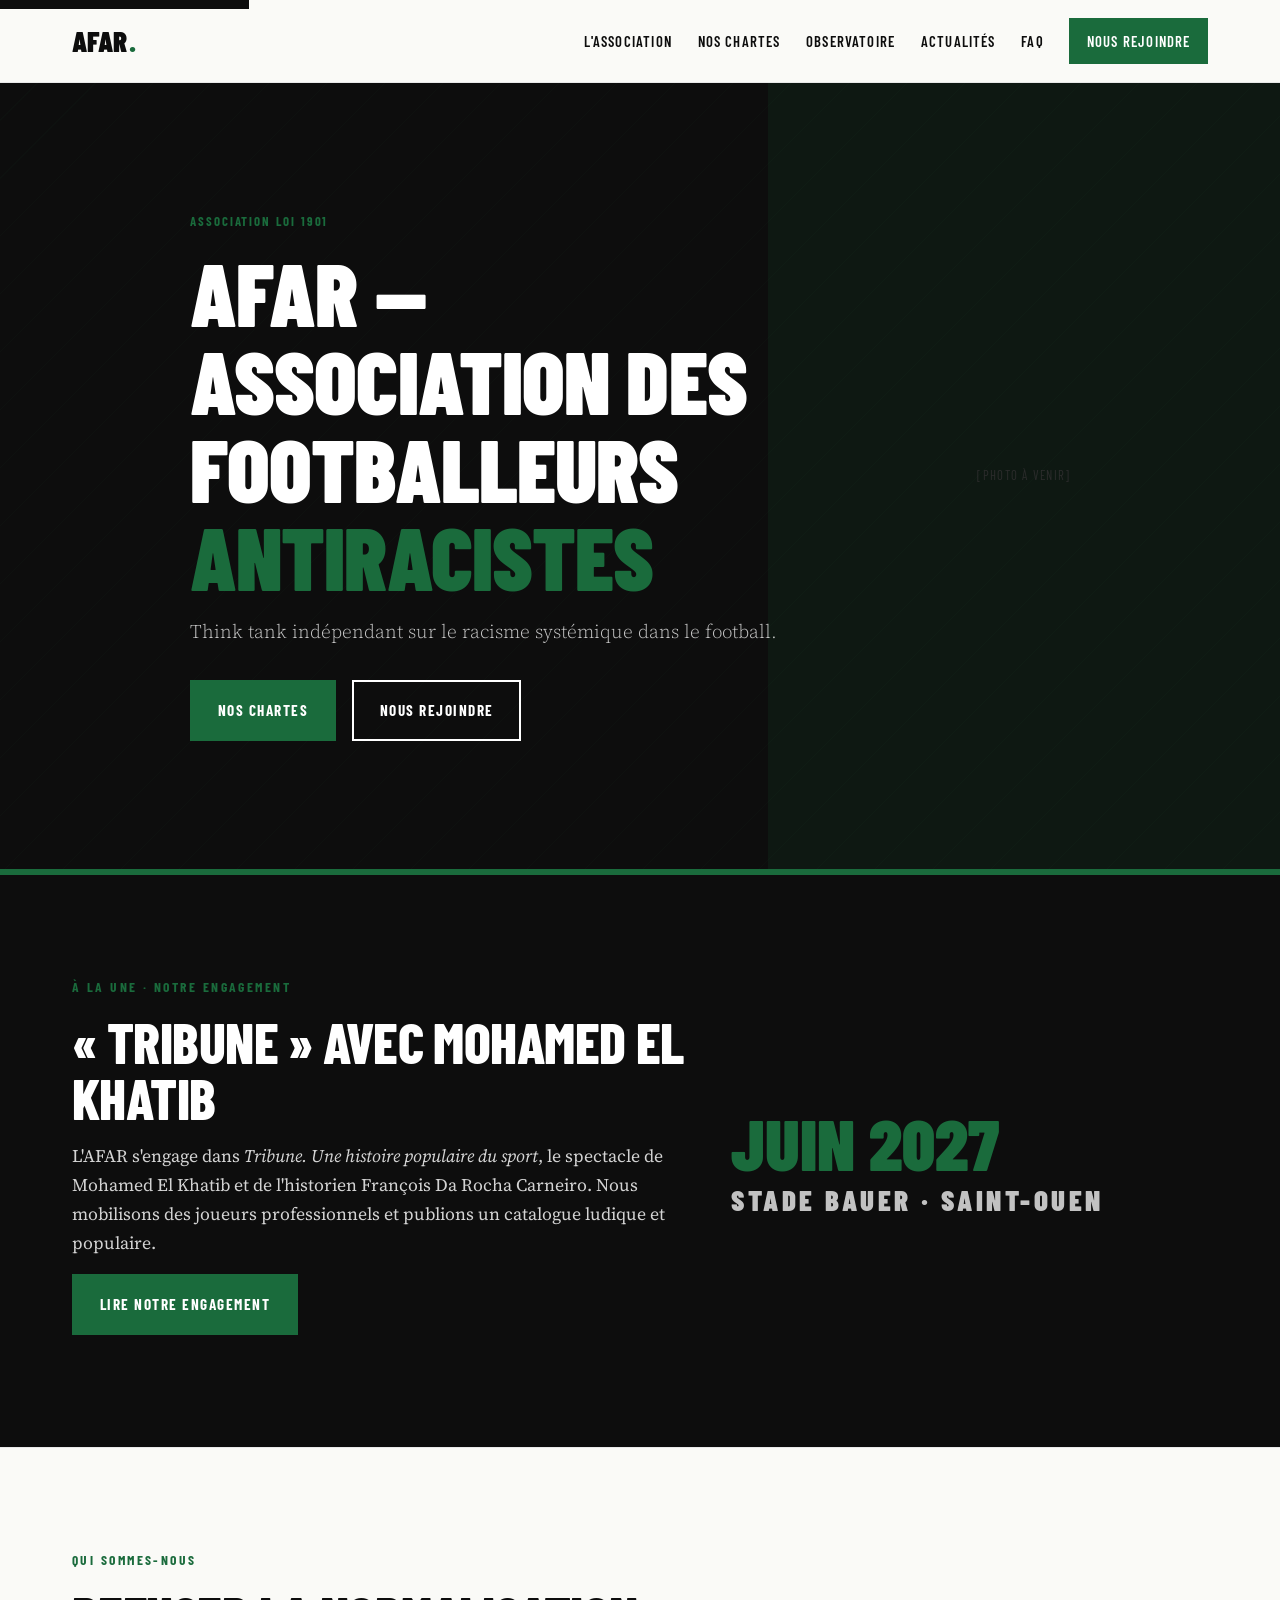
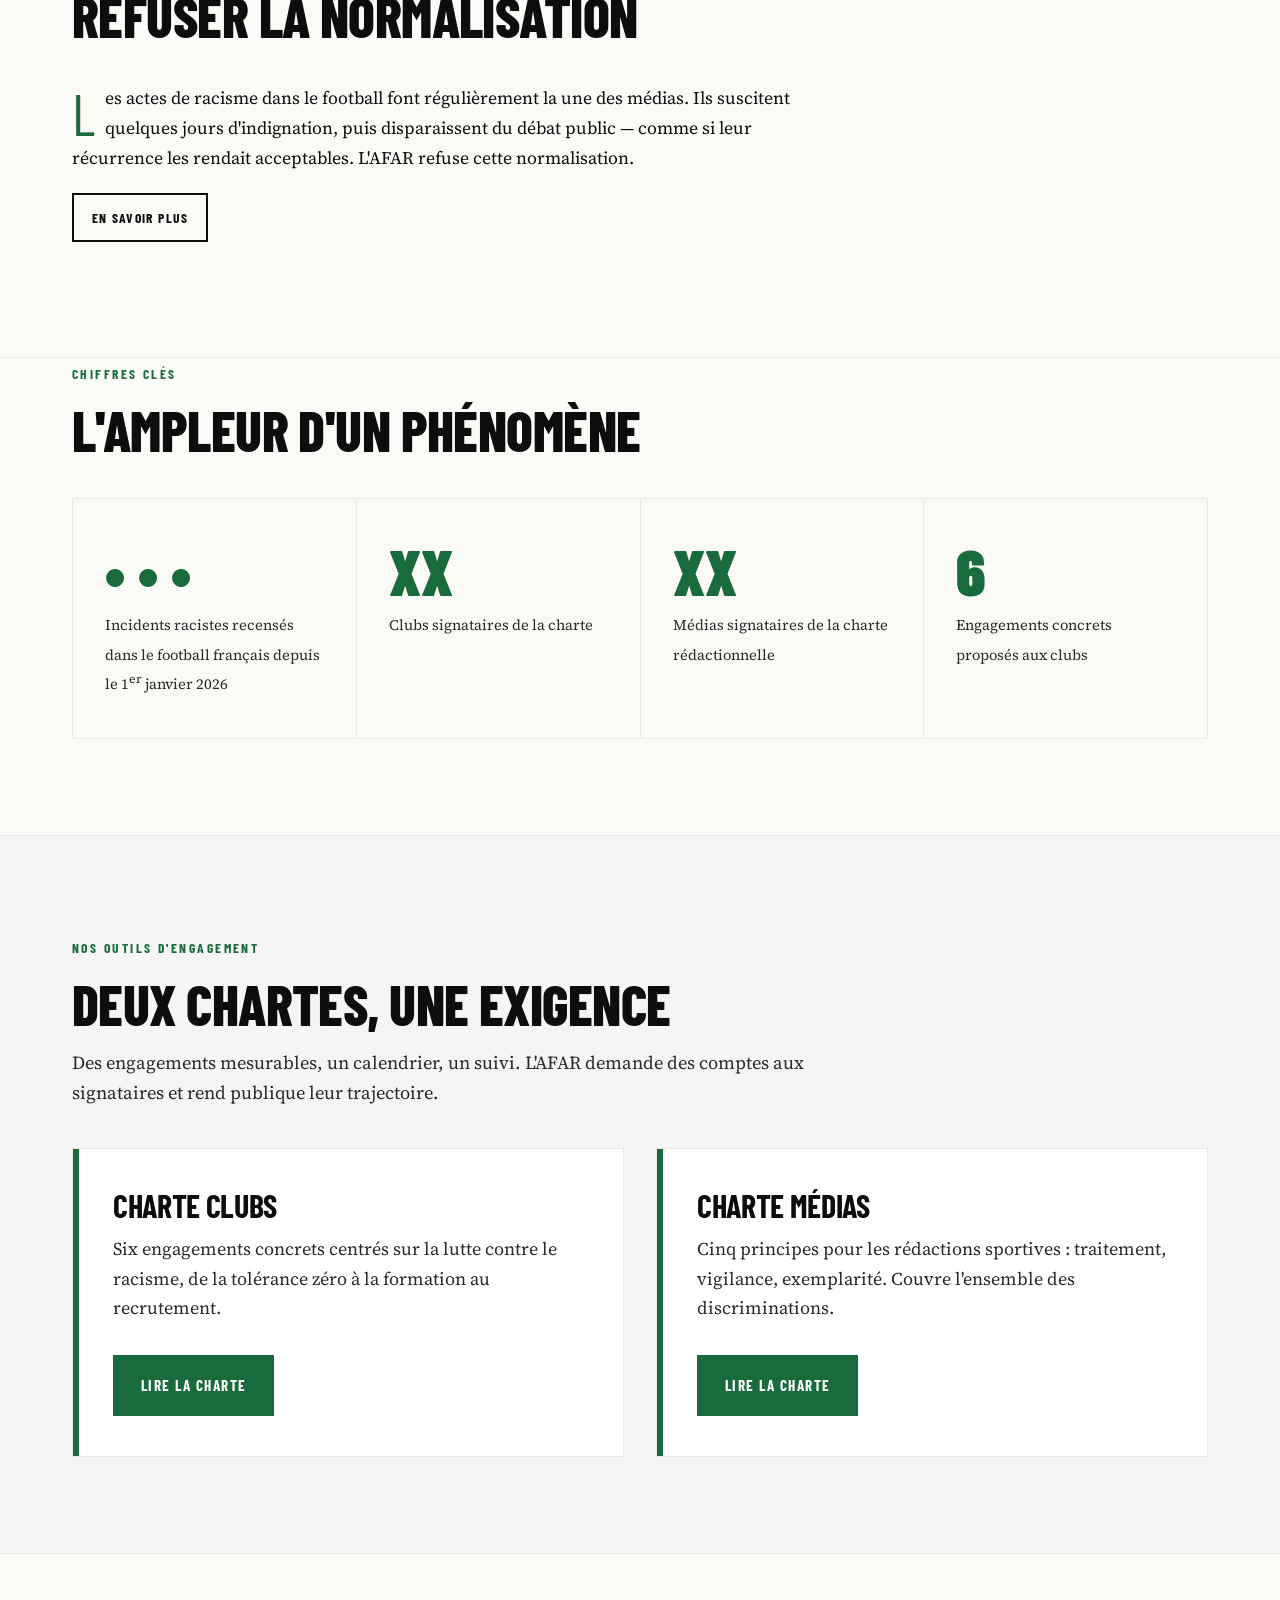
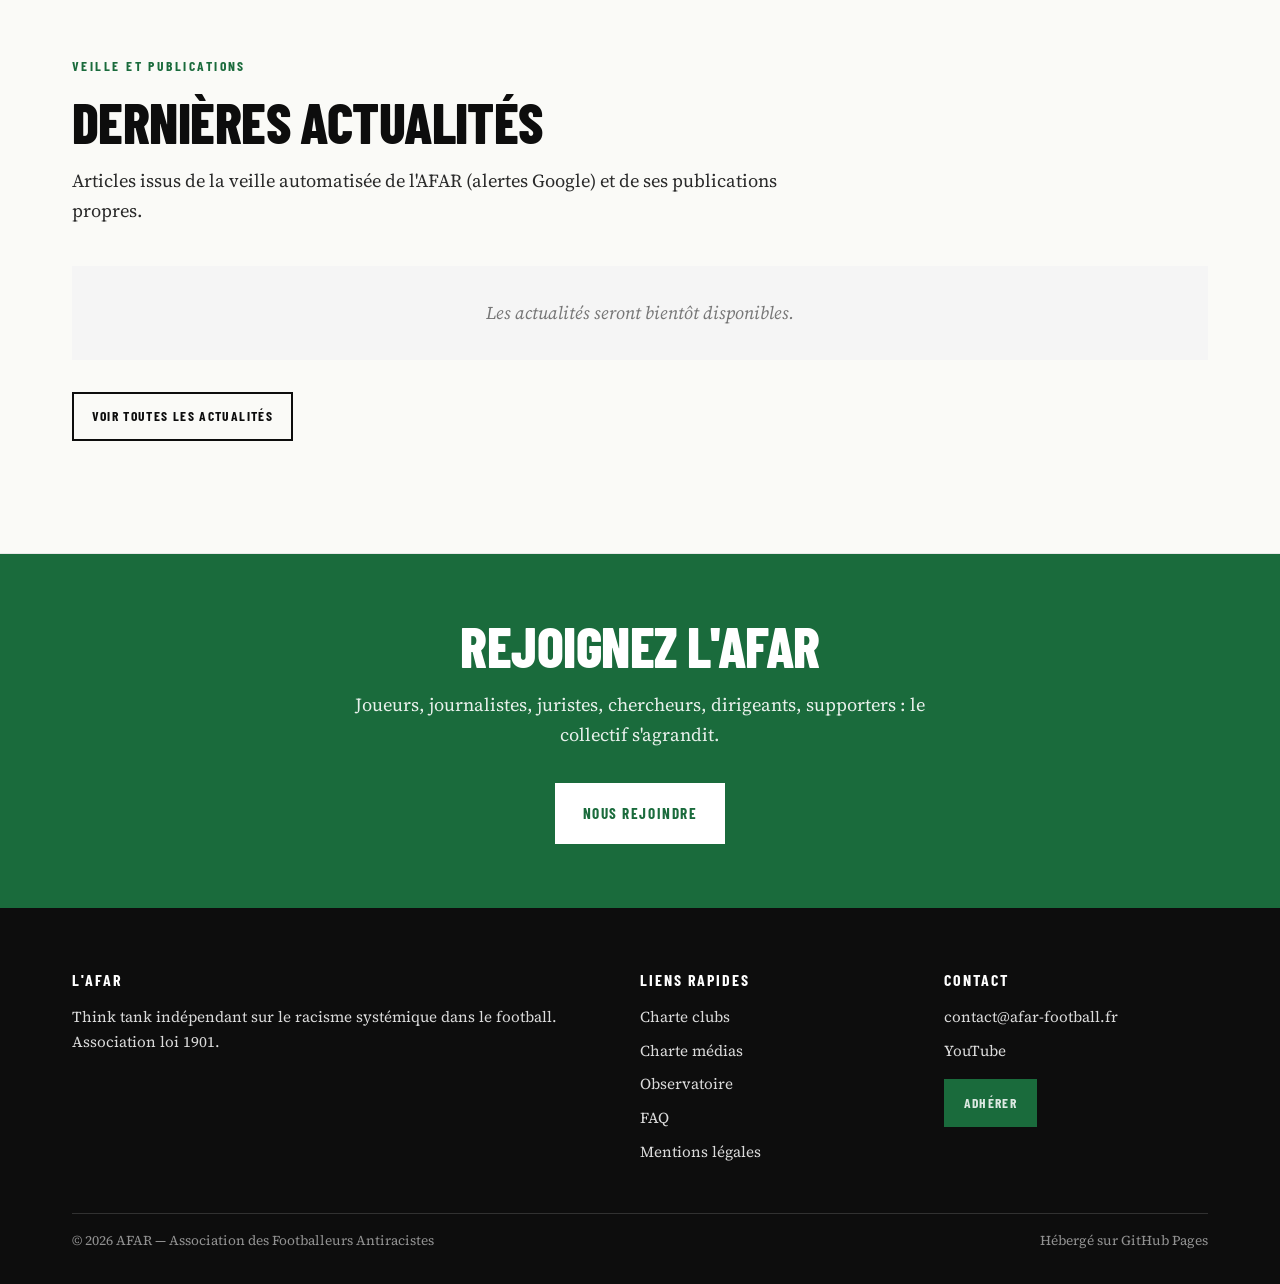
==== commit 7e0e9e51: "Add files via upload" ====
--- a/index.html
+++ b/index.html
@@ -1146,6 +1146,46 @@
   }
   .fade-in { opacity: 1; transform: none; }
 }
+
+
+/* =========================================================
+   ARTICLE — Tribune / engagements
+   ========================================================= */
+.article-meta { font-family: var(--font-display); font-weight: 600; text-transform: uppercase; letter-spacing: 0.1em; font-size: 0.85rem; color: var(--color-muted); }
+.article-body { max-width: var(--max-width-read); }
+.article-body h2 { font-size: clamp(1.7rem, 4vw, 2.6rem); margin: var(--space-5) 0 var(--space-2); }
+.article-body h2:first-child { margin-top: 0; }
+.article-body p { font-size: 1.1rem; line-height: 1.7; margin-bottom: 1.2rem; }
+.programme { list-style: none; padding: 0; margin: var(--space-3) 0; border-top: 1px solid var(--color-line); }
+.programme li { padding: 1rem 0 1rem 1rem; border-bottom: 1px solid var(--color-line); border-left: 4px solid transparent; }
+.programme li strong { display: block; font-family: var(--font-display); text-transform: uppercase; letter-spacing: 0.03em; font-size: 1.15rem; }
+.programme li span { font-size: 0.95rem; color: var(--color-ink-soft); }
+.programme li.is-highlight { border-left-color: var(--color-accent); background: var(--color-accent-light); }
+.encadre { background: var(--color-bg-alt); border-left: 4px solid var(--color-accent); padding: var(--space-3); margin: var(--space-4) 0; }
+.encadre h3 { font-size: 1.3rem; }
+.encadre p { font-size: 1rem; }
+.engagements-liste { padding-left: 1.1em; margin: 0 0 var(--space-3); }
+.engagements-liste li { margin-bottom: 0.8rem; font-size: 1.08rem; }
+.video { margin: var(--space-3) 0 var(--space-4); }
+.video__frame { position: relative; aspect-ratio: 16 / 9; background: var(--color-ink); }
+.video__frame iframe { position: absolute; inset: 0; width: 100%; height: 100%; border: 0; }
+.video figcaption { font-size: 0.9rem; color: var(--color-muted); margin-top: 0.6rem; font-style: italic; }
+.video figcaption a, .sources a { color: var(--color-accent); text-decoration: underline; }
+.telechargement { display: flex; justify-content: space-between; align-items: center; gap: var(--space-3); flex-wrap: wrap; background: var(--color-ink); color: var(--color-white); padding: var(--space-3); margin: var(--space-4) 0; }
+.telechargement h3 { color: var(--color-white); font-size: 1.4rem; margin-bottom: 0.4rem; }
+.telechargement p { margin: 0; font-size: 0.98rem; color: rgba(255,255,255,0.78); max-width: 460px; }
+.sources { border-top: 2px solid var(--color-ink); padding-top: var(--space-2); margin-top: var(--space-4); }
+.sources h3 { font-size: 1.1rem; letter-spacing: 0.08em; }
+.sources ul { padding-left: 1.1em; }
+.sources li { font-size: 0.92rem; color: var(--color-ink-soft); margin-bottom: 0.4rem; }
+.sources__contact { font-size: 0.92rem !important; }
+/* Bloc engagement — page d'accueil */
+.engagement-une { display: grid; grid-template-columns: 1.3fr 1fr; gap: var(--space-4); align-items: center; }
+.engagement-une__date { font-family: var(--font-display); font-weight: 900; text-transform: uppercase; line-height: 0.95; font-size: clamp(2.4rem, 6vw, 4.5rem); color: var(--color-accent); }
+.engagement-une__date small { display: block; font-size: 0.4em; letter-spacing: 0.12em; color: rgba(255,255,255,0.75); margin-top: 0.6rem; }
+.engagement-une p { color: rgba(255,255,255,0.82); font-size: 1.1rem; }
+@media (max-width: 960px) { .engagement-une { grid-template-columns: 1fr; gap: var(--space-3); } }
+@media (max-width: 640px) { .telechargement { flex-direction: column; align-items: flex-start; } }
 
   </style>
   <script type="application/ld+json">
@@ -1243,6 +1283,21 @@
       <div class="hero-actions">
         <a href="charte-clubs.html" class="btn btn--accent">Nos chartes</a>
         <a href="contact.html" class="btn btn--outline">Nous rejoindre</a>
+      </div>
+    </div>
+  </section>
+
+  <!-- À LA UNE : ENGAGEMENT TRIBUNE -->
+  <section class="section section--dark" aria-labelledby="une-tribune" style="border-top: 6px solid var(--color-accent);">
+    <div class="container">
+      <div class="engagement-une fade-in">
+        <div>
+          <span class="eyebrow">À la une · Notre engagement</span>
+          <h2 id="une-tribune">« Tribune » avec Mohamed El Khatib</h2>
+          <p>L'AFAR s'engage dans <em>Tribune. Une histoire populaire du sport</em>, le spectacle de Mohamed El Khatib et de l'historien François Da Rocha Carneiro. Nous mobilisons des joueurs professionnels et publions un catalogue ludique et populaire.</p>
+          <p><a href="tribune-saint-ouen.html" class="btn btn--accent">Lire notre engagement</a></p>
+        </div>
+        <div class="engagement-une__date">Juin 2027<small>Stade Bauer · Saint-Ouen</small></div>
       </div>
     </div>
   </section>
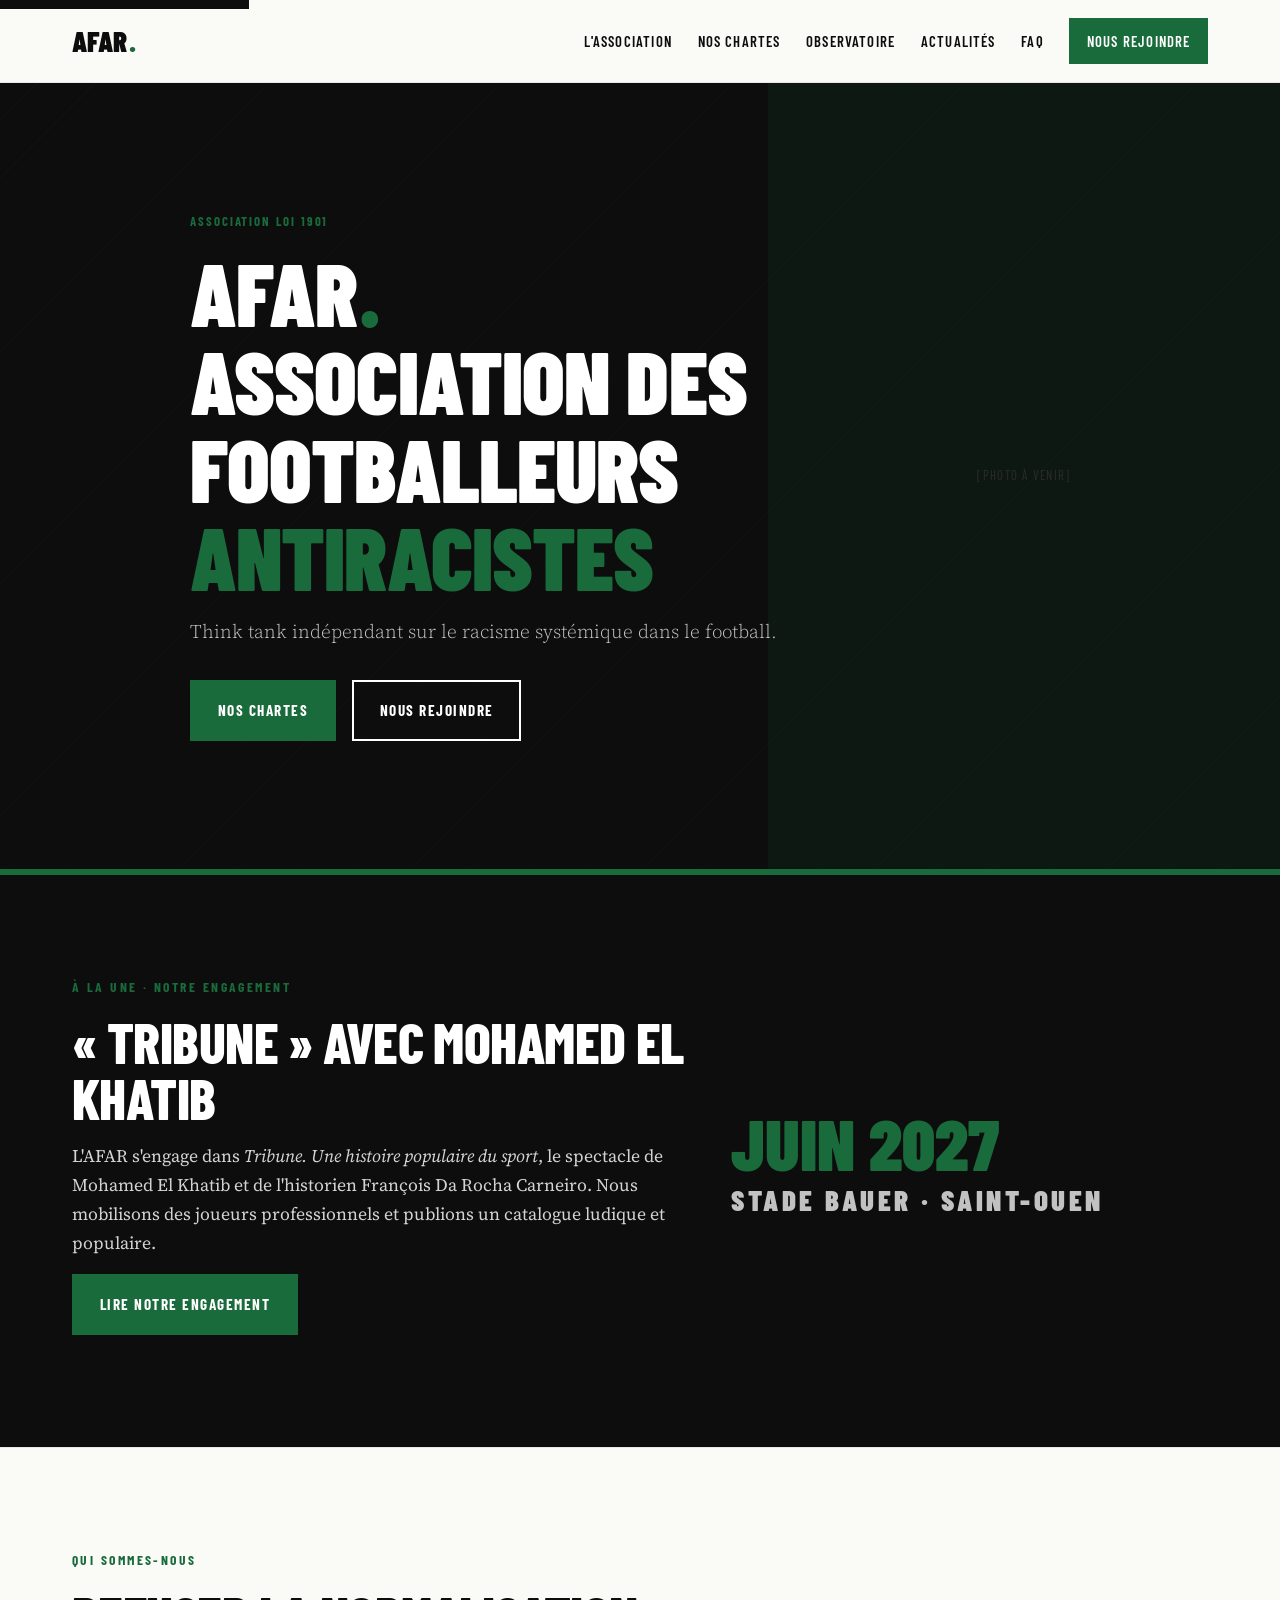
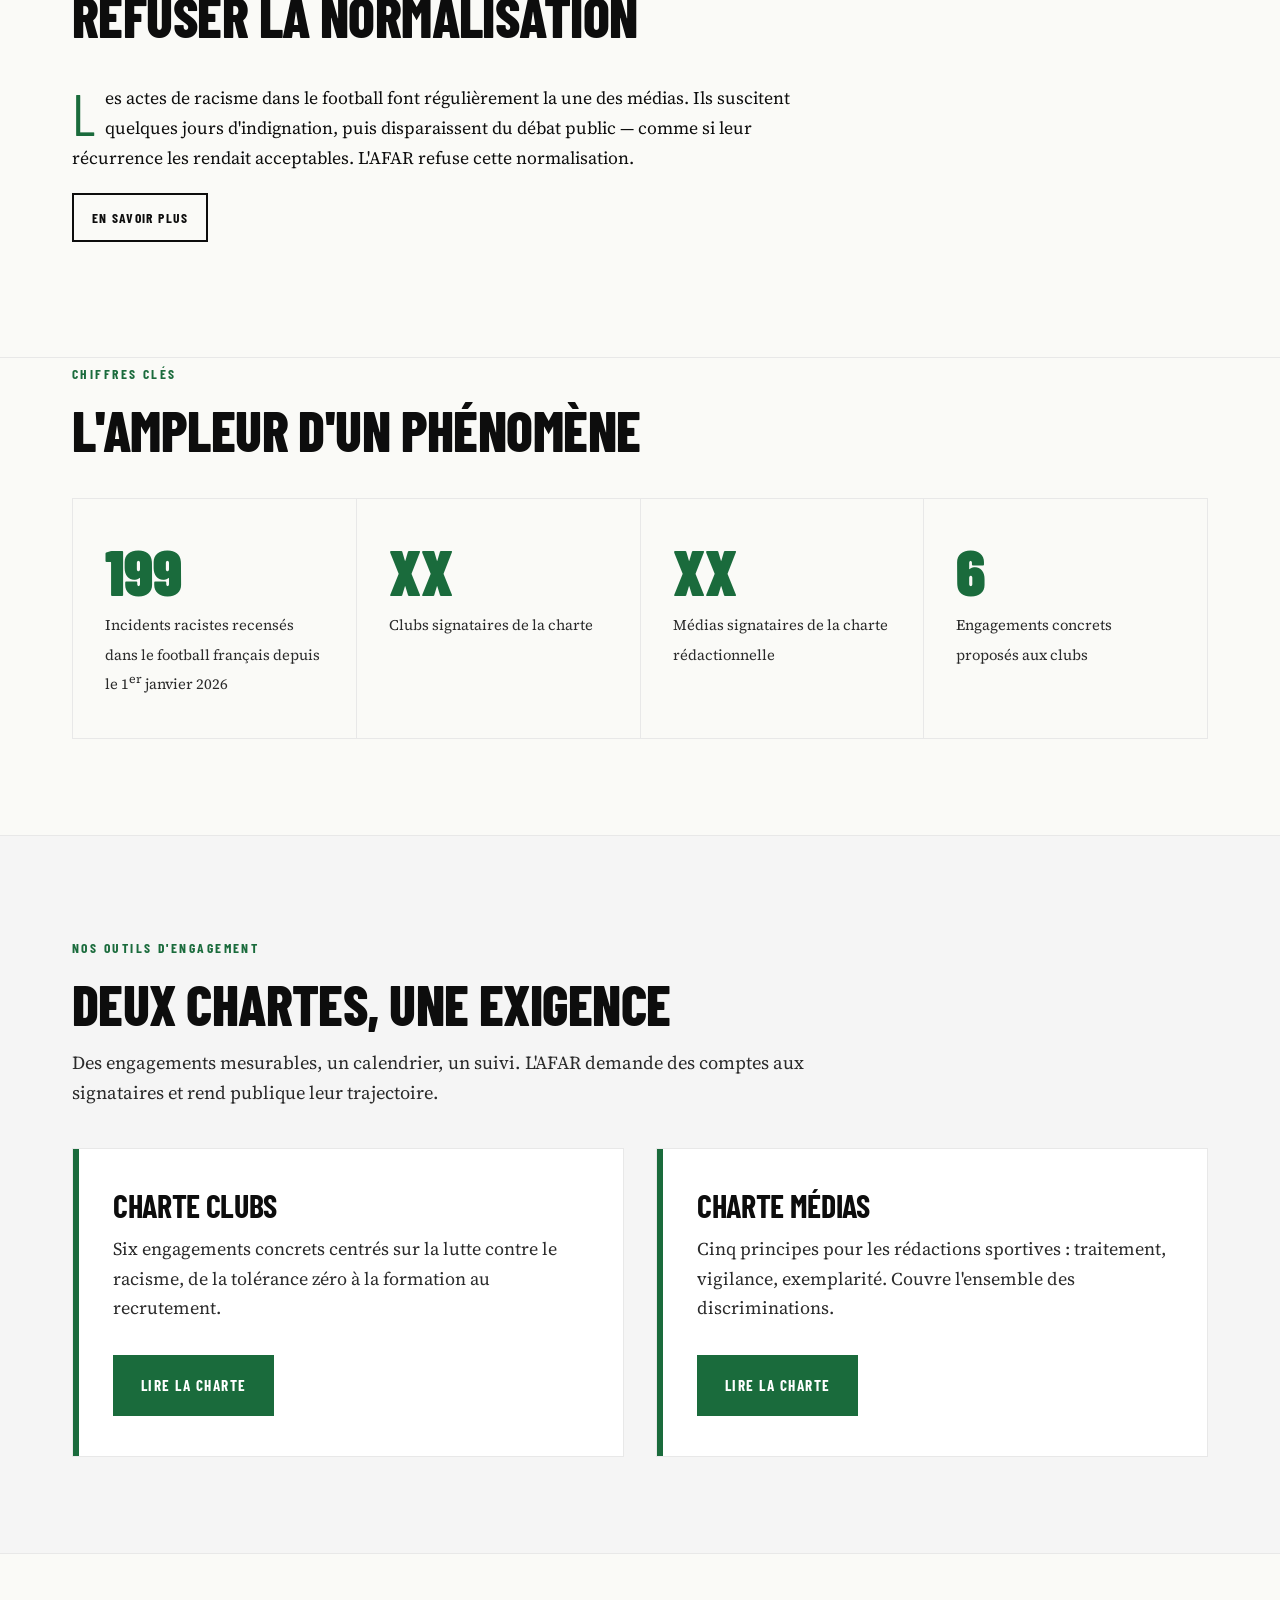
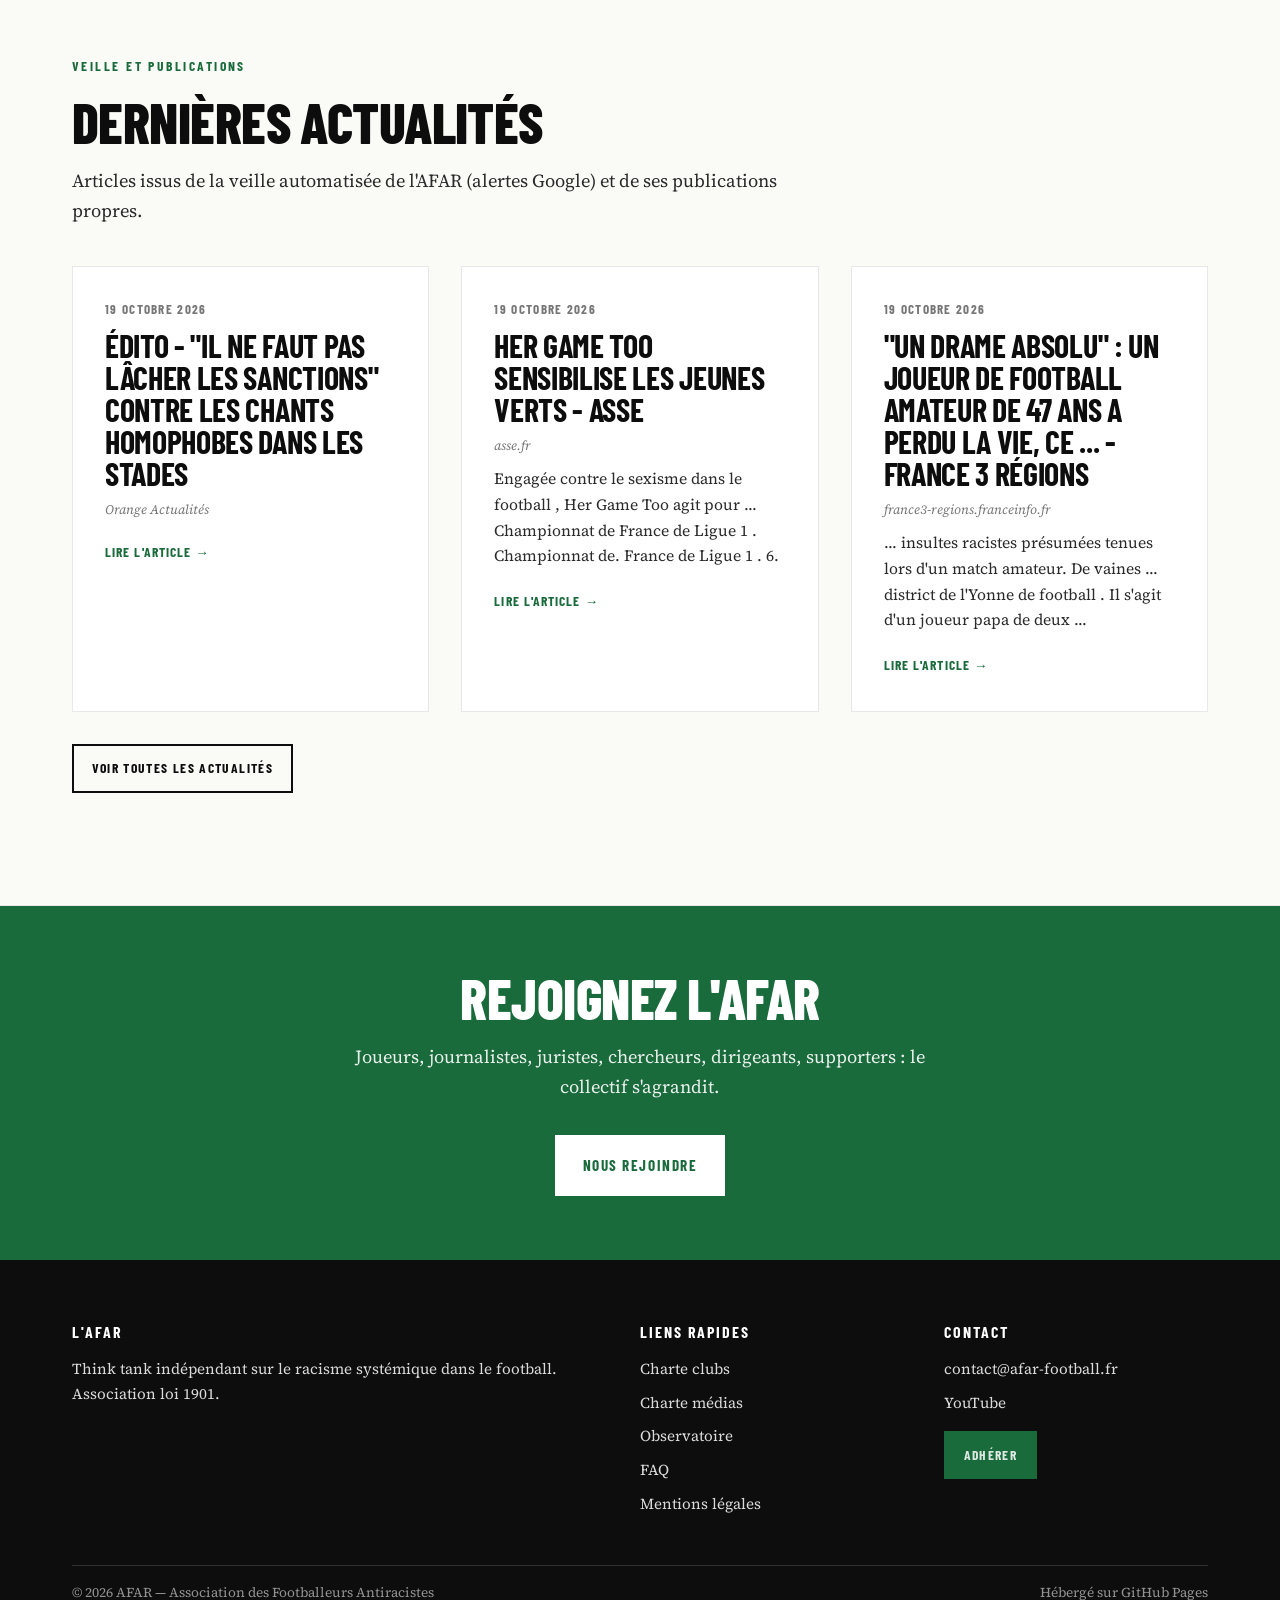
==== commit 70efa381: "Veille médiatique collectée par GitHub, mots-clés étendus, logo AFAR. sur l'accueil, Projet au lieu " ====
--- a/index.html
+++ b/index.html
@@ -321,6 +321,8 @@
   margin-bottom: var(--space-2);
   max-width: 900px;
 }
+
+.hero h1 .logo-point { color: var(--color-accent); margin-left: 0.02em; }
 
 .hero h1 em {
   font-style: normal;
@@ -1278,7 +1280,7 @@
     <div class="hero-img-placeholder" aria-hidden="true">[Photo à venir]</div>
     <div class="container">
       <span class="hero-label">Association loi 1901</span>
-      <h1>AFAR —<br>Association des<br>Footballeurs <em>Antiracistes</em></h1>
+      <h1>AFAR<span class="logo-point">.</span><br>Association des<br>Footballeurs <em>Antiracistes</em></h1>
       <p class="hero-subtitle">Think tank indépendant sur le racisme systémique dans le football.</p>
       <div class="hero-actions">
         <a href="charte-clubs.html" class="btn btn--accent">Nos chartes</a>
@@ -1452,16 +1454,19 @@
    Tout article publié AVANT cette date est ignoré. */
 const AFAR_COMPTEUR_DEPUIS = "2026-01-01";
 
-/* Flux RSS Google Alerts.
-   incidents : alerte « football AND France (racisme OR sexisme OR discrimination) »
-   mentions  : alerte sur le nom de l'AFAR — à créer si souhaité
+/* Veille médiatique.
+   Les articles sont collectés toutes les 3 heures par GitHub (Actions > « Veille médiatique »)
+   et enregistrés dans data/veille.json. Sources, recherches et mots-clés :
+   data/veille-config.json (modifiable sur GitHub).
 */
+const AFAR_VEILLE_URL = "data/veille.json";
 const AFAR_RSS_FEEDS = {
-  incidents: "https://www.google.fr/alerts/feeds/03171713444067796378/6197806483606134979",
-  mentions:  ""
+  incidents: AFAR_VEILLE_URL + "#incidents",
+  mentions:  AFAR_VEILLE_URL + "#mentions"
 };
 
-/* Mots-clés pour filtrer les incidents racistes UNIQUEMENT
+/* Liste de secours : la liste de référence est dans data/veille-config.json.
+   Mots-clés pour filtrer les incidents racistes UNIQUEMENT
    (le flux global capture aussi sexisme et discrimination, mais le compteur de la
    page d'accueil et de l'observatoire ne compte QUE les actes racistes).
    La vérification est faite dans le titre + le résumé. */
@@ -1584,6 +1589,7 @@
 
 /* Filtre : un article relève-t-il du racisme ? */
 function estIncidentRaciste(item) {
+  if (typeof item.raciste === "boolean") return item.raciste; // calculé par la veille
   const haystack = ((item.title || "") + " " + (item.description || "")).toLowerCase();
   return AFAR_MOTS_RACISME.some(kw => haystack.includes(kw.toLowerCase()));
 }
@@ -1749,8 +1755,25 @@
 }
 
 /* Récupérer et parser un flux — stratégie multi-fallback. */
+/* Lecture de la veille collectée par GitHub (même site : pas de proxy). */
+let veillePromise = null;
+async function chargerVeille() {
+  if (!veillePromise) {
+    const v = Math.floor(Date.now() / 600000); // contourne le cache toutes les 10 min
+    veillePromise = fetch(AFAR_VEILLE_URL + "?v=" + v).then(r => {
+      if (!r.ok) throw new Error("veille indisponible");
+      return r.json();
+    });
+  }
+  return veillePromise;
+}
+
 async function fetchFeed(rssUrl) {
   if (!rssUrl) return [];
+  if (rssUrl.startsWith(AFAR_VEILLE_URL + "#")) {
+    const data = await chargerVeille();
+    return (data[rssUrl.split("#")[1]] || []).map(it => ({ ...it, description: it.description || "" }));
+  }
   const cacheKey = "afar_feed_" + rssUrl;
   const cached = cacheGet(cacheKey);
   if (cached) return cached;
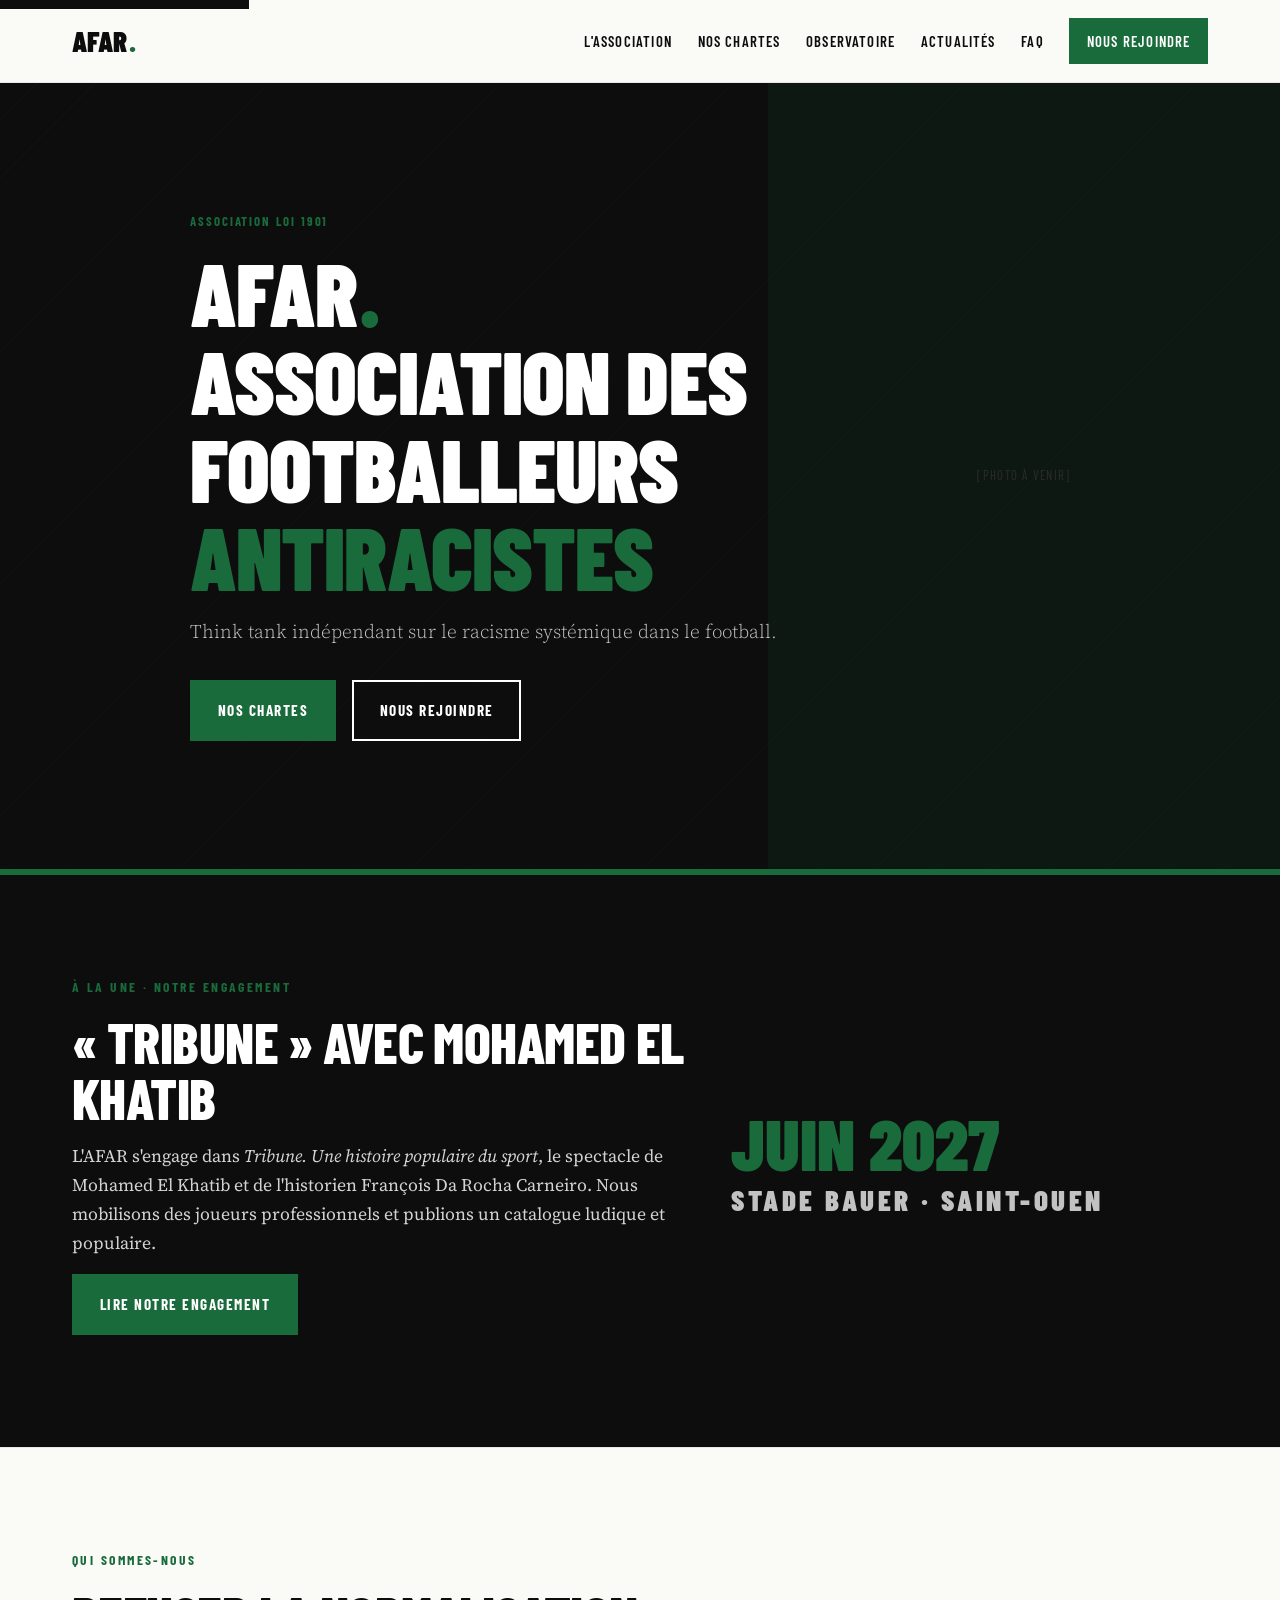
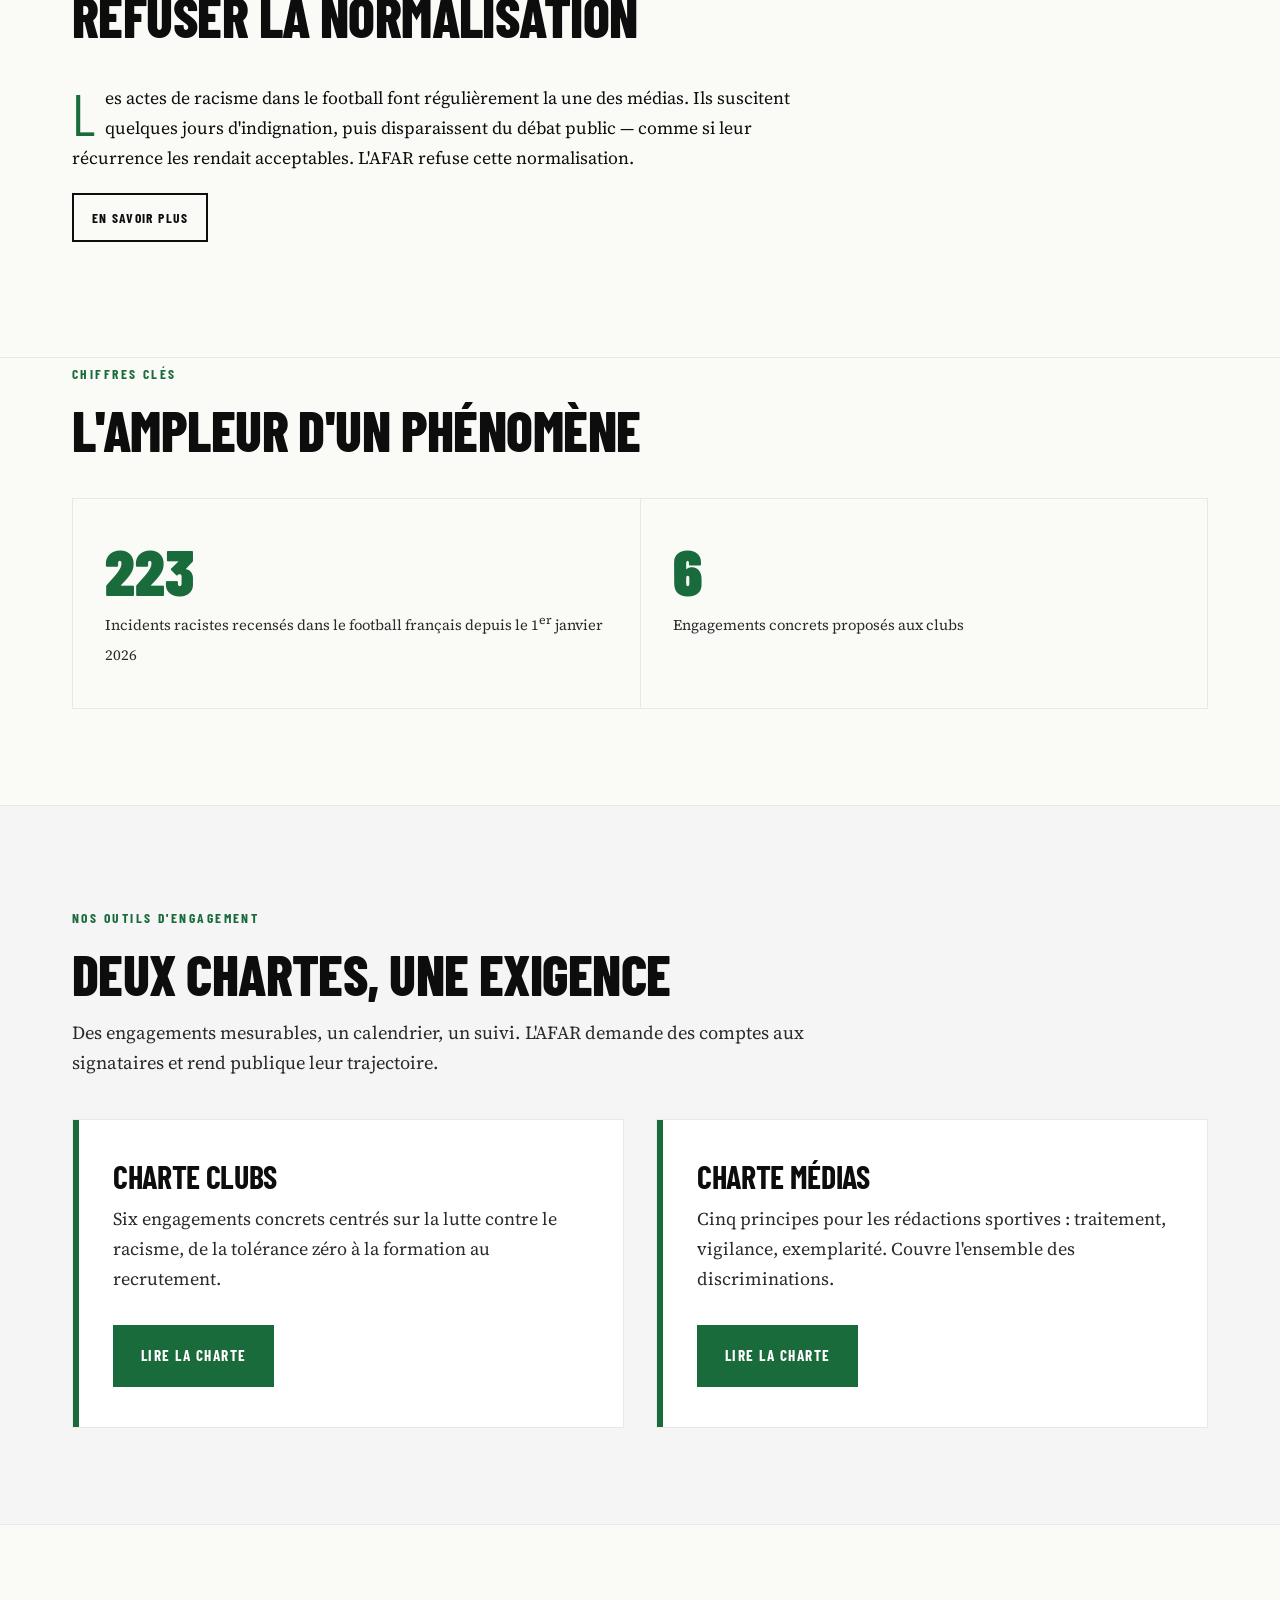
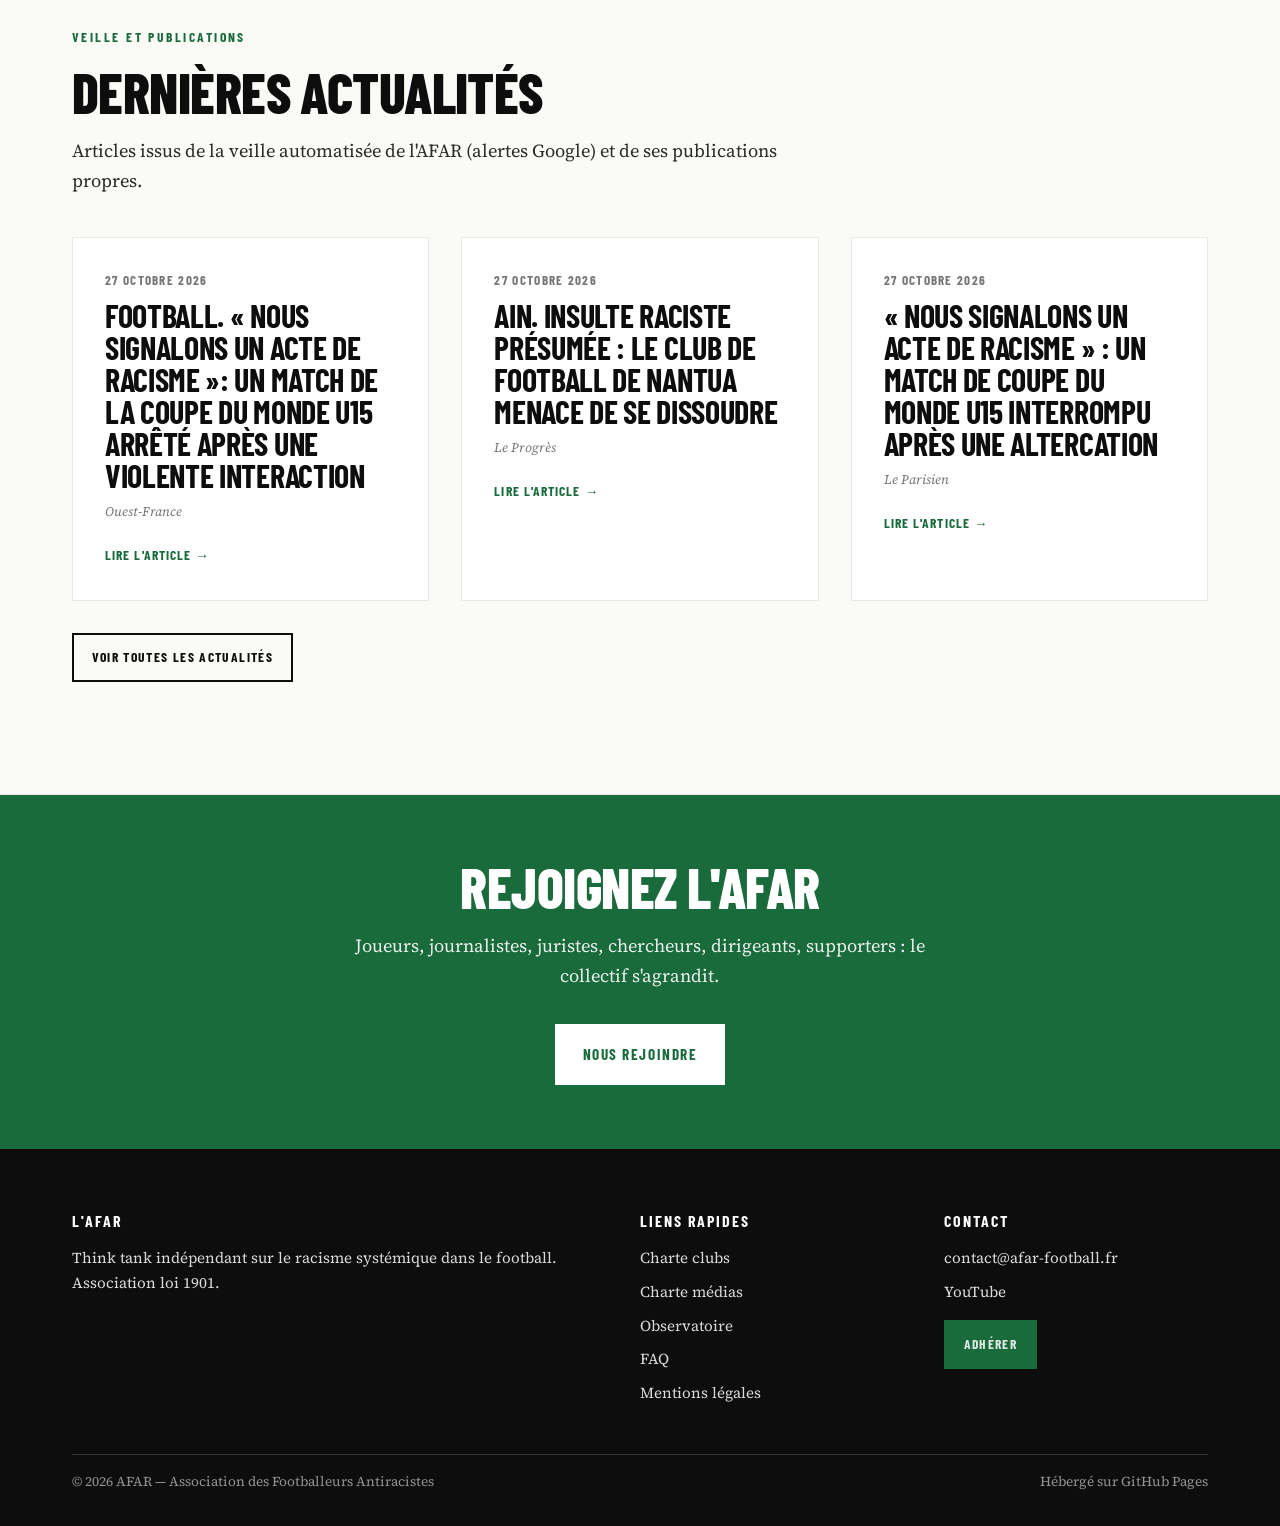
==== commit f2549393: "Accueil : masquer provisoirement les chiffres clés XX (clubs et médias signataires) Réaffichage : re" ====
--- a/index.html
+++ b/index.html
@@ -1188,6 +1188,10 @@
 .engagement-une p { color: rgba(255,255,255,0.82); font-size: 1.1rem; }
 @media (max-width: 960px) { .engagement-une { grid-template-columns: 1fr; gap: var(--space-3); } }
 @media (max-width: 640px) { .telechargement { flex-direction: column; align-items: flex-start; } }
+/* Chiffres clés masqués (attribut hidden) : la grille passe de 4 à 2 colonnes sur grand écran.
+   Dès que tous les « hidden » sont retirés, la grille revient seule à 4 colonnes. */
+.stat[hidden] { display: none !important; }
+@media (min-width: 961px) { .stats:has(> .stat[hidden]) { grid-template-columns: repeat(2, 1fr); } }
 
   </style>
   <script type="application/ld+json">
@@ -1330,11 +1334,13 @@
           <span class="stat__number" data-compteur>—</span>
           <span class="stat__label">Incidents racistes recensés dans le football français depuis le 1<sup>er</sup> janvier 2026</span>
         </a>
-        <div class="stat">
+        <!-- CHIFFRE À VENIR — pour réafficher : remplacer XX par le chiffre et supprimer le mot « hidden » ci-dessous -->
+        <div class="stat" hidden>
           <span class="stat__number">XX</span>
           <span class="stat__label">Clubs signataires de la charte</span>
         </div>
-        <div class="stat">
+        <!-- CHIFFRE À VENIR — pour réafficher : remplacer XX par le chiffre et supprimer le mot « hidden » ci-dessous -->
+        <div class="stat" hidden>
           <span class="stat__number">XX</span>
           <span class="stat__label">Médias signataires de la charte rédactionnelle</span>
         </div>
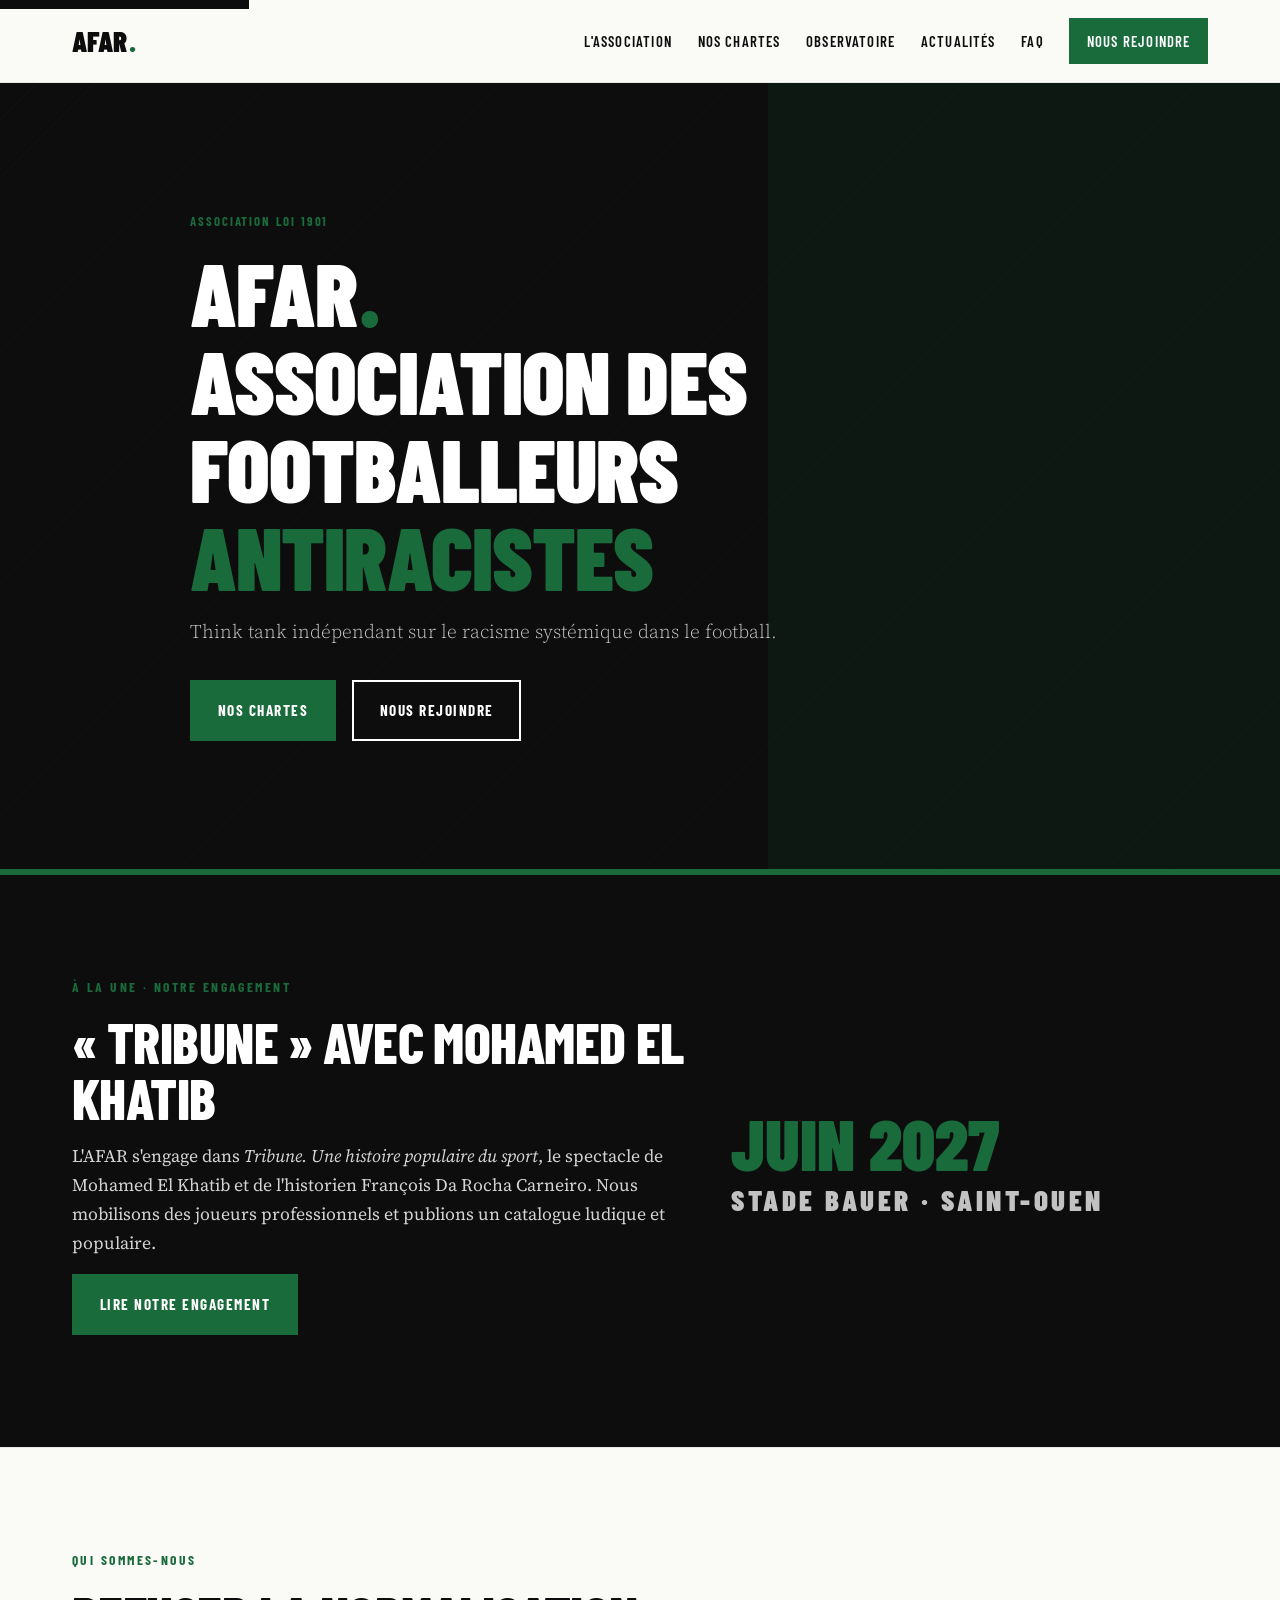
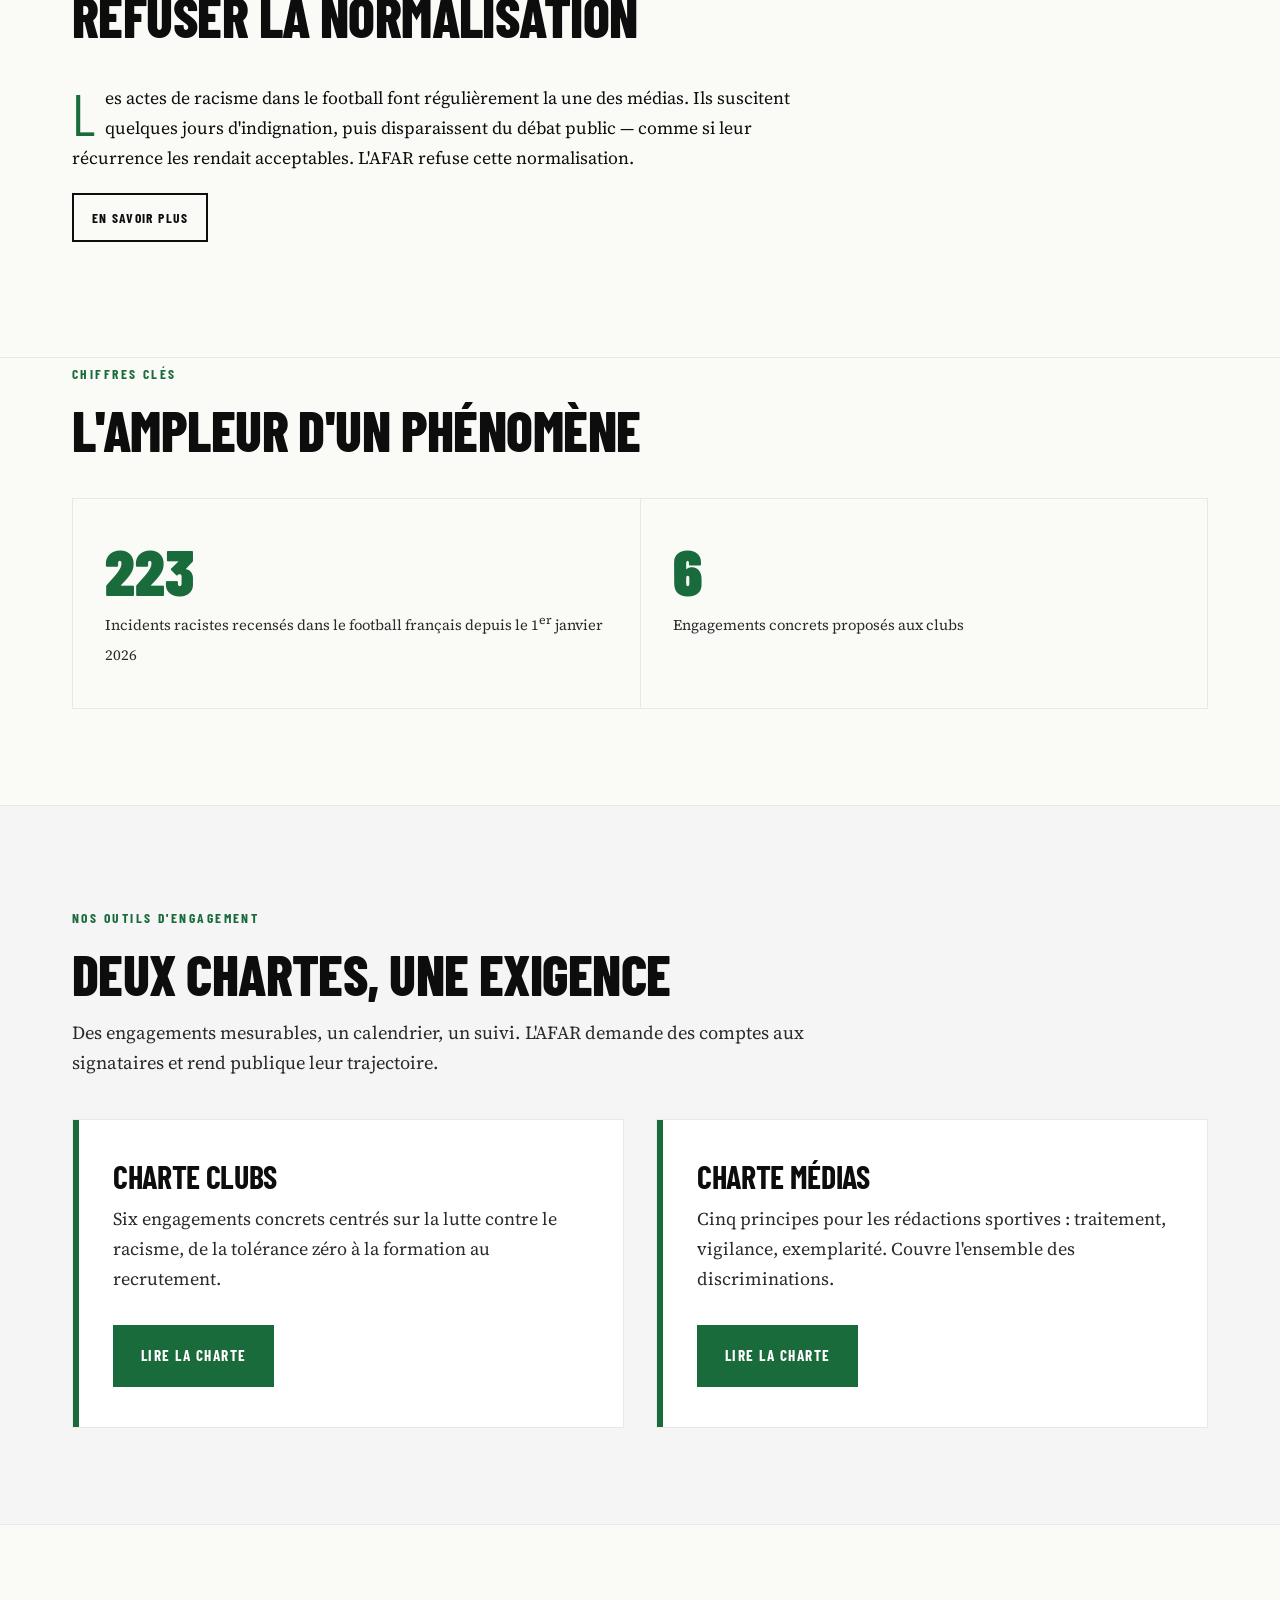
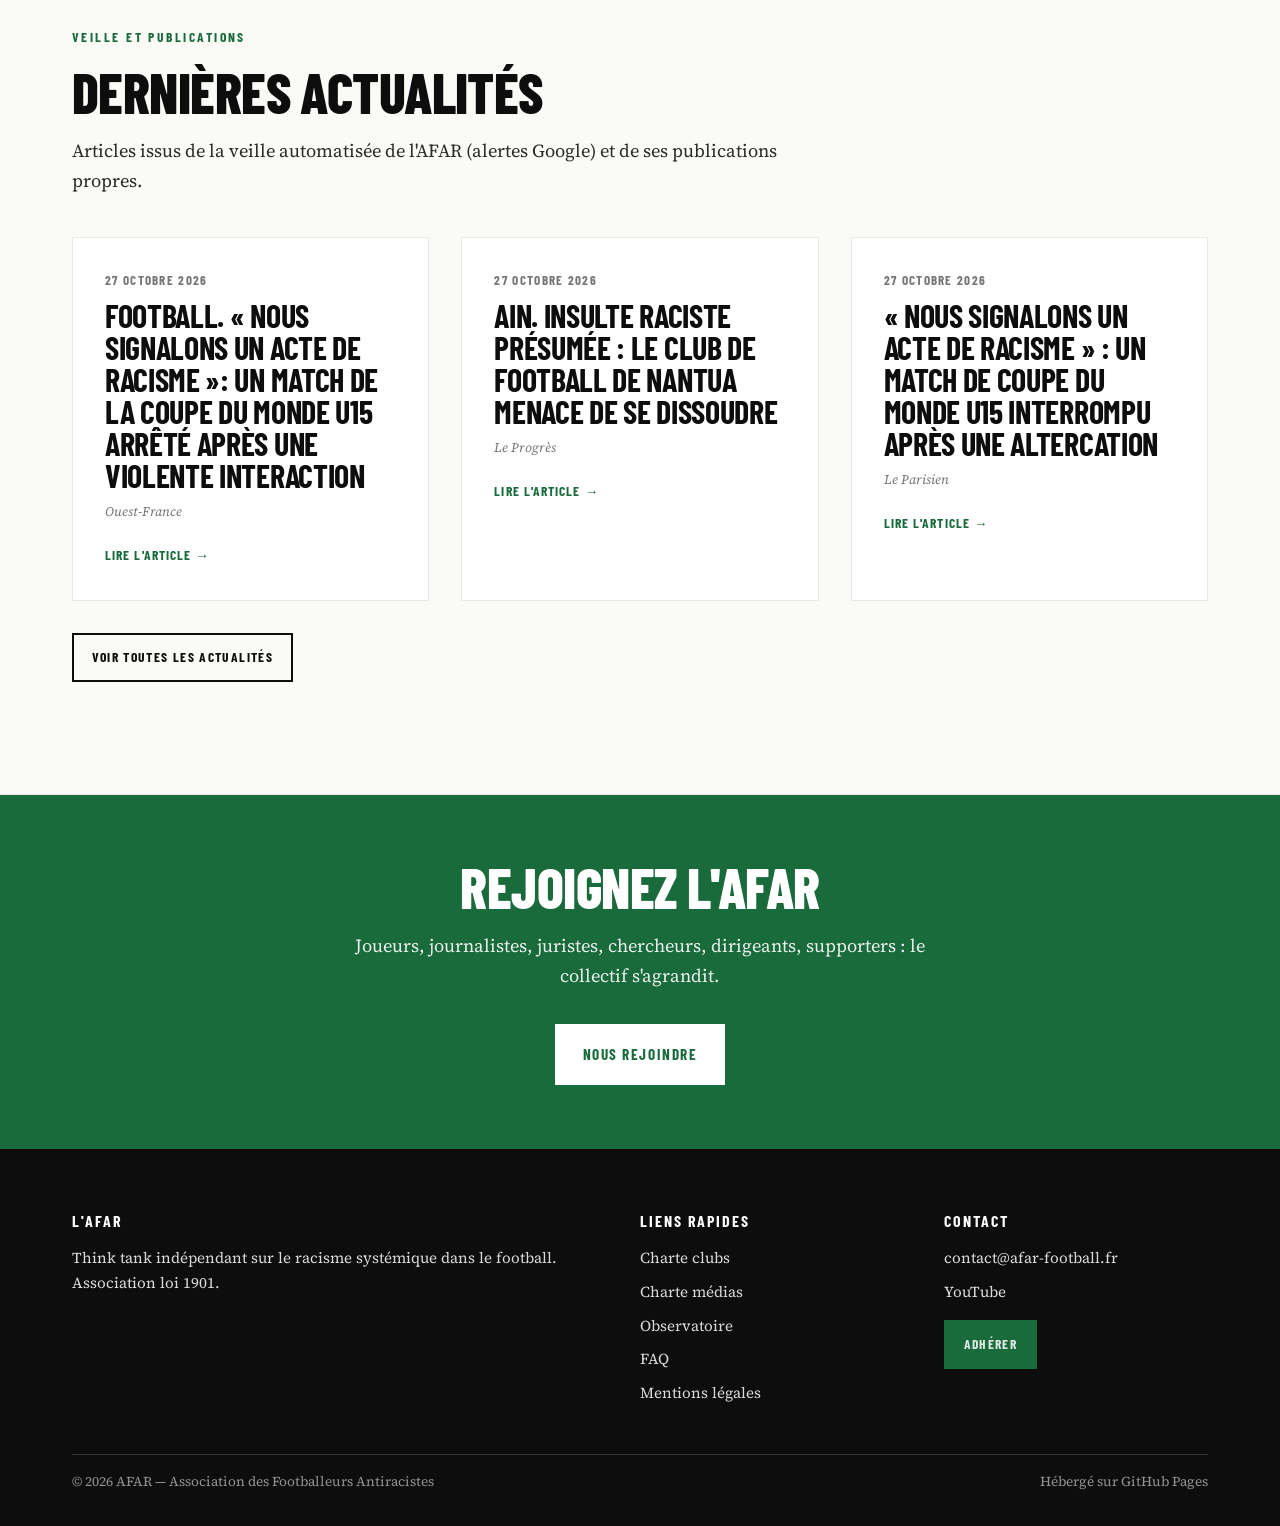
==== commit 3a4ec5bb: "Masquer provisoirement les contenus « à venir » et réparer les liens PDF des chartes - Accueil : tex" ====
--- a/index.html
+++ b/index.html
@@ -1240,6 +1240,7 @@
   }
   </script>
 
+<style>/* Éléments « à venir » masqués provisoirement : attribut hidden */ [hidden]{display:none !important;}</style>
 </head>
 <body>
 <a class="sr-skip" href="#main">Aller au contenu principal</a>
@@ -1281,7 +1282,7 @@
 
   <!-- HERO -->
   <section class="hero" aria-label="Introduction">
-    <div class="hero-img-placeholder" aria-hidden="true">[Photo à venir]</div>
+    <div class="hero-img-placeholder" aria-hidden="true"><!-- À VENIR — masqué provisoirement. Pour réafficher : supprimer le mot « hidden » ci-dessous et remplacer par la photo --><span hidden>[Photo à venir]</span></div>
     <div class="container">
       <span class="hero-label">Association loi 1901</span>
       <h1>AFAR<span class="logo-point">.</span><br>Association des<br>Footballeurs <em>Antiracistes</em></h1>
